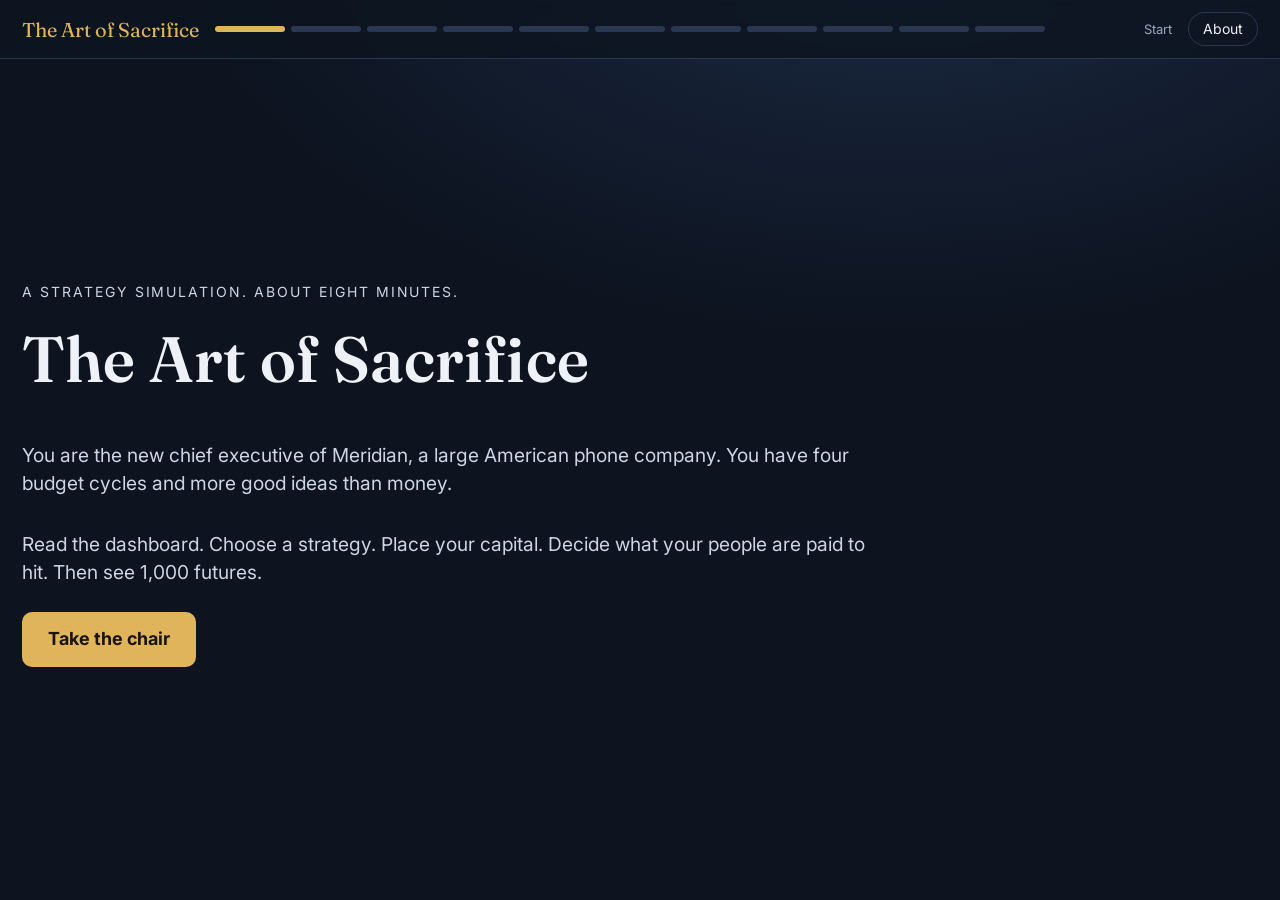
==== index.html @ b87f80d6 "The Art of Sacrifice: telecom capital allocation strategy demo Co-Authored-By: Claude Fable 5.2 <nor" ====
<!DOCTYPE html>
<html lang="en"><head><meta charset="utf-8"><meta name="viewport" content="width=device-width,initial-scale=1">
<title>The Art of Sacrifice</title>
<meta name="description" content="An eight minute strategy simulation. Allocate capital at a telecom, choose what to measure, and see 1,000 futures.">
<link rel="preconnect" href="https://fonts.googleapis.com"><link rel="preconnect" href="https://fonts.gstatic.com" crossorigin>
<link href="https://fonts.googleapis.com/css2?family=Fraunces:opsz,wght@9..144,500;9..144,600&family=Inter:wght@400;500;600;700&display=swap" rel="stylesheet">
<style>:root{--bg:#0d1420;--panel:#141d2d;--panel2:#1a2538;--line:#2a3750;--ink:#eef2f8;--mute:#9aa8be;--brass:#e0b45a;--cy:#5cc8e8;--red:#ef6a5a;--green:#6fd08c;--amber:#f0a94a}
*{box-sizing:border-box}html,body{margin:0;height:100%}
body{background:radial-gradient(1200px 700px at 70% -10%,#1b2a44 0,var(--bg) 60%);color:var(--ink);font:16px/1.45 Inter,system-ui,sans-serif;-webkit-font-smoothing:antialiased}
h1,h2,h3{font-family:Fraunces,Georgia,serif;font-weight:600;margin:0 0 .4em;letter-spacing:.2px}
h1{font-size:clamp(34px,5vw,68px);line-height:1.02}h2{font-size:clamp(22px,2.2vw,32px)}h3{font-size:18px}
p{margin:.4em 0}.mute{color:var(--mute)}.small{font-size:13px}
button{font:inherit;color:inherit;cursor:pointer}
.top{display:flex;align-items:center;gap:16px;padding:12px 22px;border-bottom:1px solid var(--line);background:rgba(13,20,32,.8);position:sticky;top:0;z-index:5;backdrop-filter:blur(6px)}
.brand{font-family:Fraunces,serif;font-size:20px;color:var(--brass);white-space:nowrap}
.dots{display:flex;gap:6px;flex:1;align-items:center;min-width:0}
.dot{height:6px;flex:1;max-width:70px;border-radius:3px;background:var(--line)}.dot.on{background:var(--brass)}.dot.done{background:#7d6a3c}
.stepname{color:var(--mute);font-size:13px;white-space:nowrap}
.ghost{background:transparent;border:1px solid var(--line);border-radius:999px;padding:6px 14px;font-size:14px}
.ghost:hover{border-color:var(--brass)}
main{max-width:1500px;margin:0 auto;padding:22px}
.hero{min-height:calc(100vh - 120px);display:grid;align-content:center;gap:18px;max-width:900px}
.hero p{font-size:clamp(17px,1.5vw,22px);color:#cdd6e4;max-width:44em}
.cta{background:var(--brass);color:#1a1405;border:0;border-radius:10px;padding:14px 26px;font-weight:700;font-size:18px;justify-self:start}
.cta:disabled{opacity:.35;cursor:not-allowed}.cta:hover:not(:disabled){filter:brightness(1.08)}
.card{background:var(--panel);border:1px solid var(--line);border-radius:14px;padding:18px}
.grid{display:grid;gap:16px}.g2{grid-template-columns:1fr 1fr}.g3{grid-template-columns:repeat(3,1fr)}.g4{grid-template-columns:repeat(4,1fr)}
.tile b{display:block;font-family:Fraunces,serif;font-size:22px;color:var(--brass);margin:2px 0}
.tile .k{font-size:13px;text-transform:uppercase;letter-spacing:.08em;color:var(--mute)}
fieldset{border:0;padding:0;margin:14px 0 0}legend{font-family:Fraunces,serif;font-size:22px;padding:0;margin-bottom:10px}
.choice{display:block;position:relative;margin:8px 0}
.choice input{position:absolute;opacity:0;inset:0;width:100%;height:100%;cursor:pointer;margin:0}
.choice span{display:block;border:1px solid var(--line);background:var(--panel2);border-radius:10px;padding:12px 14px}
.choice input:checked+span{border-color:var(--brass);box-shadow:0 0 0 1px var(--brass) inset}
.choice input:focus-visible+span{outline:2px solid var(--cy)}
.strat{cursor:pointer;text-align:left;background:var(--panel);border:1px solid var(--line);border-radius:14px;padding:18px;display:block;width:100%}
.strat.sel{border-color:var(--brass);box-shadow:0 0 0 1px var(--brass) inset}.strat h3{color:var(--brass);font-size:22px}
.strat .k{font-size:12px;text-transform:uppercase;letter-spacing:.08em;color:var(--mute);margin-top:8px}
.fb{border-left:3px solid var(--brass);padding:8px 14px;margin-top:12px;background:var(--panel2);border-radius:0 10px 10px 0}
.board{display:grid;grid-template-columns:minmax(0,1.35fr) minmax(0,1fr);gap:16px;align-items:start}
.news{display:flex;gap:14px;align-items:baseline;margin-bottom:12px;flex-wrap:wrap}
.news .yr{font-family:Fraunces,serif;font-size:26px;color:var(--brass);white-space:nowrap}
.row{display:grid;grid-template-columns:minmax(0,1fr) auto;gap:10px;align-items:center;padding:6px 0;border-top:1px solid var(--line)}
.row:first-of-type{border-top:0}.row .nm{font-weight:600}.row .nt{font-size:13px;color:var(--mute)}
.step{display:flex;align-items:center;gap:8px}
.step button{width:40px;height:40px;border-radius:10px;border:1px solid var(--line);background:var(--panel2);font-size:22px;line-height:1}
.step button:disabled{opacity:.3;cursor:not-allowed}.step .n{width:34px;text-align:center;font:600 22px Fraunces,serif}
.chips{display:flex;gap:3px;flex-wrap:wrap;margin-top:5px;min-height:12px}
.chip{width:12px;height:12px;border-radius:50%;background:var(--brass);box-shadow:0 0 6px rgba(224,180,90,.6)}
.chip.b{background:var(--red);box-shadow:0 0 6px rgba(239,106,90,.6)}
.deal{border:1px solid var(--line);background:var(--panel2);border-radius:10px;padding:9px 14px;font-weight:600;min-width:128px}
.deal.on{background:var(--brass);color:#1a1405;border-color:var(--brass)}.deal:disabled{opacity:.35;cursor:not-allowed}
.borrow{border:1px dashed var(--red);border-radius:12px;padding:4px 12px;margin-top:10px;background:rgba(239,106,90,.06)}
.borrow .row{border:0}
.meter{display:flex;justify-content:space-between;align-items:center;gap:12px;margin-top:12px;flex-wrap:wrap}
.left{font:600 20px Fraunces,serif}.left.bad{color:var(--red)}.left.ok{color:var(--green)}
.kp{display:flex;flex-wrap:wrap;gap:8px;margin-top:8px}
.kp button{border:1px solid var(--line);background:var(--panel2);border-radius:999px;padding:8px 14px;font-size:15px}
.kp button.on{background:var(--cy);color:#04202a;border-color:var(--cy);font-weight:600}
canvas{display:block;width:100%}
.stat{display:flex;justify-content:space-between;gap:10px;padding:5px 0;font-size:15px}.stat b{font-family:Fraunces,serif}
.memo{border-left:3px solid var(--line);padding:7px 12px;margin:8px 0;background:var(--panel2);border-radius:0 8px 8px 0}
.memo.fits{border-color:var(--green)}.memo.conflicts{border-color:var(--red)}
.memo .t{font-size:12px;text-transform:uppercase;letter-spacing:.08em;color:var(--mute)}
.memo.fits .t i{color:var(--green);font-style:normal}.memo.conflicts .t i{color:var(--red);font-style:normal}
.overlay{position:fixed;inset:0;background:rgba(5,9,16,.72);display:grid;place-items:center;z-index:20;padding:16px;overflow:auto}
.modal{background:var(--panel);border:1px solid var(--line);border-radius:16px;padding:22px;max-width:860px;width:100%;max-height:92vh;overflow:auto}
.bars .b{display:grid;grid-template-columns:150px 1fr 60px;gap:10px;align-items:center;margin:8px 0}
.bars .tr{height:12px;background:var(--panel2);border-radius:6px;overflow:hidden}.bars .tr i{display:block;height:100%;background:var(--brass)}
.big{font:600 clamp(48px,6vw,88px)/1 Fraunces,serif;color:var(--brass)}
.pill{display:inline-block;border:1px solid var(--line);border-radius:999px;padding:4px 12px;margin:3px 4px 3px 0;font-size:14px}
.pill.no{border-color:var(--brass);color:var(--brass)}
table{border-collapse:collapse;width:100%}th,td{text-align:left;padding:9px 10px;border-top:1px solid var(--line);vertical-align:top}th{color:var(--mute);font-weight:500;font-size:13px;text-transform:uppercase;letter-spacing:.06em}
.tl{display:grid;grid-template-columns:72px 1fr;gap:6px 14px;margin:10px 0}.tl .y{font:600 22px Fraunces,serif;color:var(--brass)}
a{color:var(--cy)}sup a{text-decoration:none;font-size:12px}
.foot{display:flex;gap:12px;justify-content:space-between;align-items:center;margin-top:18px;flex-wrap:wrap}
@media (max-width:900px){main{padding:14px}.board,.g2,.g3,.g4{grid-template-columns:1fr}.stepname{display:none}.top{padding:10px 14px;gap:10px}.brand{font-size:16px}.bars .b{grid-template-columns:110px 1fr 48px}.tl{grid-template-columns:56px 1fr}.deal{min-width:104px}}
@media (prefers-reduced-motion:reduce){*{animation:none!important;transition:none!important}}
</style></head>
<body><header class="top"><div class="brand">The Art of Sacrifice</div><div class="dots" id="dots" aria-hidden="true"></div><div class="stepname" id="stepname"></div><button class="ghost" id="aboutBtn">About</button></header>
<main id="app"></main><div id="ov"></div>
<script>// Illustrative model of a generic telecom. Not a forecast and not a model of any real company.
const CHIP_B = 4; // each chip is $4 billion
const OPTS = ['fiber','wireless','legacy','ptv','media','dividend','debt'];
const KPIS = ['adds','rev','margin','fcf','churn','homes','video','lev'];
const DEAL_COST = { ptv: 8, media: 12 };
const START = { debt: 6, base: 11, wireless: 50, legacy: 30, divExpected: 3, borrowMax: 6 };
const FIT = {
  network: { fiber:1, wireless:1, debt:.5, dividend:.5, legacy:0, ptv:0, media:0 },
  bundle:  { ptv:1, wireless:1, fiber:.5, debt:.5, dividend:.5, legacy:0, media:0 },
  content: { media:1, wireless:1, fiber:.5, ptv:.5, debt:.5, dividend:.5, legacy:0 },
  harvest: { dividend:1, debt:1, legacy:1, wireless:.5, fiber:0, ptv:0, media:0 }
};
const KFIT = {
  network: { churn:1, homes:1, lev:.5, adds:.5, rev:0, margin:0, fcf:0, video:0 },
  bundle:  { video:1, churn:1, adds:1, rev:.5, lev:.5, homes:.5, margin:0, fcf:0 },
  content: { rev:1, video:.5, churn:.5, adds:.5, lev:.5, homes:0, margin:0, fcf:0 },
  harvest: { margin:1, fcf:1, lev:1, churn:.5, adds:0, rev:0, homes:0, video:0 }
};
function rng(seed){ let a = seed>>>0; return function(){ a |= 0; a = a + 0x6D2B79F5 | 0; let t = Math.imul(a ^ a>>>15, 1|a); t = t + Math.imul(t ^ t>>>7, 61|t) ^ t; return ((t ^ t>>>14)>>>0)/4294967296; }; }
function gauss(r){ let u=0,v=0; while(u===0)u=r(); while(v===0)v=r(); return Math.sqrt(-2*Math.log(u))*Math.cos(2*Math.PI*v); }
function emptyAlloc(){ return { fiber:0, wireless:0, legacy:0, ptv:0, media:0, dividend:0, debt:0, borrow:0 }; }
// Budget for each round, given the rounds already played.
function ledger(rounds){
  let debt = START.debt; const out = []; let ptvAt = -1, mediaAt = -1;
  for (let t=0; t<4; t++){
    const drag = Math.floor(debt/6);
    let cash = 0;
    if (ptvAt>=0 && t-ptvAt>=1 && t-ptvAt<=2) cash += 1;
    if (mediaAt>=0 && t-mediaAt>=1) cash += 1;
    const base = START.base - drag + cash;
    const a = rounds[t];
    out.push({ debtStart: debt, drag, cash, base, ptvOwned: ptvAt>=0, mediaOwned: mediaAt>=0 });
    if (!a) break;
    if (a.ptv>0 && ptvAt<0) ptvAt = t;
    if (a.media>0 && mediaAt<0) mediaAt = t;
    debt = Math.max(0, debt + a.borrow - a.debt);
  }
  return out;
}
function spent(a){ return a.fiber+a.wireless+a.legacy+a.ptv+a.media+a.dividend+a.debt; }
function drawFuture(r){
  return { cord: .04 + r()*.32, war: r()*.05, take: 2.1*Math.exp(.25*gauss(r) - .03125), rates: r()*.35,
           hits: [0,1,2,3].map(()=> Math.max(.3, .97 + .3*gauss(r))) };
}
// Value at year 8 for one future. rounds: 4 allocations, kpis: 4 arrays, strategy id.
function valueOf(rounds, kpis, strategy, f){
  let W = START.wireless, L = START.legacy, debt = START.debt;
  let fiberVal = 0, fiberChips = 0, harvest = 0, divPaid = 0, divCut = false, divPenalty = 0;
  let ptv = 0, media = 0;
  const maturity = [1, 1, .8, .5];
  for (let t=0; t<4; t++){
    const a = rounds[t], k = kpis[t] || [];
    const has = id => k.indexOf(id)>=0;
    let kBuild = 1; if (has('margin')) kBuild *= .85; if (has('fcf')) kBuild *= .85; if (has('rev')) kBuild *= .95;
    let take = f.take; if (has('homes')) take *= .93; if (has('churn')) take *= 1.05;
    const fEff = a.fiber * kBuild * (has('homes') ? 1.1 : 1);
    fiberChips += fEff; fiberVal += fEff * take * maturity[t];
    let war = f.war; if (has('churn')) war *= .7; if (has('adds')) war *= .6;
    if (ptv>0 && strategy==='bundle') war *= .7;
    const w = a.wireless * kBuild * (t===2 ? 1.25 : 1);
    let g = w>=2 ? .04*Math.min(w-2,3) + .015*Math.max(0,w-5) : -.06*(2-w);
    if (has('adds')) g -= .012;
    if (has('rev') && a.ptv===0 && a.media===0 && ptv===0 && media===0) g -= .01;
    W *= (1 + g - war);
    L *= .78; harvest += a.legacy * .8 * (has('margin') ? 1.15 : 1);
    if (ptv>0){ let d = f.cord; if (has('video')) d *= .8; ptv *= (1-d); if (has('video')) ptv *= .975; }
    if (media>0){ let q = f.hits[t]; q *= strategy==='content' ? 1.03 : .93; media *= q; }
    if (a.ptv>0 && ptv===0) ptv = DEAL_COST.ptv * 1.15;
    if (a.media>0 && media===0) media = DEAL_COST.media;
    divPaid += a.dividend;
    if (a.dividend < START.divExpected){ if (!divCut){ divPenalty += 3; divCut = true; } divPenalty += .3*(START.divExpected - a.dividend); }
    debt = Math.max(0, debt + a.borrow - a.debt);
  }
  if (fiberChips >= 12) fiberVal *= 1.15;
  let levN = 0; kpis.forEach(k => { if ((k||[]).indexOf('lev')>=0) levN++; }); const rs = f.rates * (1 - .2*levN/4);
  const debtPen = debt + Math.max(0, debt-10)*rs + Math.max(0, debt-14)*.8;
  const parts = { wireless: W, fiber: fiberVal, legacy: L + harvest, ptv, media, dividend: divPaid - divPenalty, debt: -debtPen };
  let v = 0; for (const p in parts) v += parts[p];
  return { v, parts, endDebt: debt };
}
const STATUS_QUO = [0,1,2,3].map(()=>({ fiber:0, wireless:2, legacy:3, ptv:0, media:0, dividend:3, debt:2, borrow:0 }));
function futures(seed, n){ const r = rng(seed); const out = []; for (let i=0;i<n;i++) out.push(drawFuture(r)); return out; }
function simulate(rounds, kpis, strategy, fut, base){
  const vals = fut.map(f => valueOf(rounds, kpis, strategy, f).v / base * 100);
  const s = vals.slice().sort((a,b)=>a-b); const q = p => s[Math.min(s.length-1, Math.floor(p*s.length))];
  return { vals, p10: q(.1), p50: q(.5), p90: q(.9), beat: vals.filter(x=>x>=100).length / vals.length };
}
function baseline(fut){ const s = fut.map(f=>valueOf(STATUS_QUO, [[],[],[],[]], 'harvest', f).v).sort((a,b)=>a-b); return s[Math.floor(s.length/2)]; }
// Repeat the last committed round for the rounds not yet played (deals are not repeated).
function project(rounds, kpis){
  const R = rounds.slice(), K = kpis.slice(); const last = R[R.length-1], lk = K[K.length-1];
  while (R.length<4){ R.push(Object.assign({}, last, { ptv:0, media:0 })); K.push(lk); }
  return { R, K };
}
function coherence(rounds, kpis, strategy){
  const tot = emptyAlloc(); let all = 0, borrowed = 0;
  rounds.forEach(a => { OPTS.forEach(o => { tot[o] += a[o]; all += a[o]; }); borrowed += a.borrow; });
  let fit = 0; OPTS.forEach(o => fit += tot[o] * FIT[strategy][o]); fit = all ? fit/all : 0;
  const sorted = OPTS.map(o=>tot[o]).sort((a,b)=>b-a); const top2 = all ? (sorted[0]+sorted[1])/all : 0;
  let kf = 0, kn = 0; kpis.forEach(k => k.forEach(id => { kf += KFIT[strategy][id]; kn++; })); kf = kn ? kf/kn : 0;
  const led = ledger(rounds); const last = rounds[3];
  const endDebt = Math.max(0, led[3].debtStart + last.borrow - last.debt);
  const bal = Math.max(0, Math.min(1, 1 - (endDebt-8)/12));
  const said_no = OPTS.filter(o => tot[o]===0);
  const pts = { fit: 40*fit, focus: 25*Math.min(1, top2/.65), measures: 20*kf, balance: 15*bal };
  return { score: Math.round(pts.fit+pts.focus+pts.measures+pts.balance), pts, tot, all, borrowed, endDebt, said_no, top2 };
}
const Model = { CHIP_B, OPTS, KPIS, DEAL_COST, START, FIT, KFIT, emptyAlloc, ledger, spent, futures, simulate, baseline, project, coherence, valueOf, STATUS_QUO, rng };
if (typeof module !== 'undefined') module.exports = Model; else globalThis.Model = Model;

const C = {
  company: 'Meridian',
  opts: {
    fiber:    { name: 'Fiber to homes', note: 'Slow to pay back. Lasts for decades.' },
    wireless: { name: 'Wireless network and spectrum', note: 'Two chips a cycle holds your position.' },
    legacy:   { name: 'Legacy copper network', note: 'Cash today from a shrinking business.' },
    ptv:      { name: 'Buy the satellite TV company', note: 'One time deal. Adds cash for two cycles.' },
    media:    { name: 'Buy the film and TV studio', note: 'One time deal. Adds cash every cycle after.' },
    dividend: { name: 'Dividend', note: 'Shareholders expect three chips a cycle.' },
    debt:     { name: 'Pay down debt', note: 'Every six chips of debt costs one chip a cycle.' }
  },
  kpis: {
    adds:   'Postpaid net adds',
    rev:    'Revenue growth',
    margin: 'Profit margin',
    fcf:    'Free cash flow',
    churn:  'Customer churn',
    homes:  'Fiber homes passed',
    video:  'Video subscribers',
    lev:    'Debt to earnings'
  },
  strategies: {
    network: { name: 'Best network', where: 'Connectivity only.', how: 'The fastest and most reliable wireless and fiber.' },
    bundle:  { name: 'The bundle', where: 'Connectivity plus TV.', how: 'One bill for phone, internet and TV, at scale.' },
    content: { name: 'Content plus distribution', where: 'Connectivity plus owned film and TV.', how: 'Exclusive content delivered over your own network.' },
    harvest: { name: 'Cash machine', where: 'The customers you already have.', how: 'Lowest cost and the highest payout to shareholders.' }
  },
  guess: {
    q: 'Before you start. A company has six good projects and enough capital to do three of them well. What should it fund?',
    a: [['all', 'All six, each at half strength'], ['three', 'The best three, at full strength'], ['one', 'The best one, and hold the rest']]
  },
  tiles: [
    ['Wireless', '54% of revenue', 'Subscribers are growing 1% a year. A challenger just cut its prices.'],
    ['Legacy voice and copper', '22% of revenue', 'Shrinking 9% a year.'],
    ['Home internet', 'Fiber reaches 5% of homes', 'Cable sells faster speeds in 70% of your territory.'],
    ['Television', 'Small resale business', 'Thin margins. Streaming services are growing.'],
    ['Balance sheet', 'Debt is 1.8 times earnings', 'Investment grade credit rating.'],
    ['Dividend', 'Raised 30 years in a row', 'Takes 45% of free cash flow.']
  ],
  diag: {
    q: 'What is the biggest challenge on this dashboard?',
    a: [
      ['core', 'The core is flattening while legacy shrinks, so future cash is at risk.', 'The dashboard supports this reading. Wireless is growing 1% a year and legacy is shrinking 9% a year. Together they are 76% of revenue.'],
      ['debt', 'Debt is too high, so interest costs will crowd out new investment.', 'Debt is 1.8 times earnings with an investment grade rating. The dashboard does not show a debt problem today. The core growing 1% while legacy shrinks 9% is the larger number.'],
      ['div', 'The dividend is too generous, so shareholders are draining needed capital.', 'The dividend takes 45% of free cash flow and is covered today. The core growing 1% while legacy shrinks 9% is the larger number.'],
      ['brand', 'The brand is weak, so customers will keep leaving for cheaper rivals.', 'The dashboard has no brand data. It does show the core growing 1% while legacy shrinks 9%.']
    ]
  },
  news: [
    ['Years 1 and 2', 'A satellite TV company is for sale. A challenger carrier has dropped contracts and cut prices.'],
    ['Years 3 and 4', 'A film and TV studio is for sale. Streaming is growing. Cable internet is faster than your copper lines.'],
    ['Years 5 and 6', 'The government is auctioning new spectrum for 5G. Wireless chips do 25% more this cycle.'],
    ['Years 7 and 8', 'Interest rates are rising. Customers are asking for faster home internet.']
  ],
  dealRounds: { ptv: [0,1], media: [1,2] },
  transfer: 'In your own unit, what are you funding a little of that you could stop funding?',
  timeline: [
    ['2014', 'AT&T reports $132.4 billion in revenue, $82.1 billion in total debt and dividends of $1.85 a share. In May it agrees to buy DIRECTV.', ['ar14','dtvpr']],
    ['2015', 'The DIRECTV deal closes in July. AT&T put the equity value at $48.5 billion and the total at $67.1 billion with DIRECTV debt.', ['dtv8k','dtvpr']],
    ['2018', 'The Time Warner deal closes in June at $85.4 billion. AT&T reports net debt of $180.4 billion at the close.', ['twpr']],
    ['2020', 'AT&T records a $15.5 billion noncash impairment on its domestic video business in the fourth quarter.', ['q420']],
    ['2021', 'AT&T moves its US video business into a venture with TPG. The deal implies an enterprise value of $16.25 billion. AT&T keeps 70%.', ['tpg21']],
    ['2022', 'WarnerMedia is spun off and merged with Discovery in April. AT&T receives $40.4 billion in cash, and WarnerMedia keeps certain debt. The annual dividend goes from $2.08 to $1.11 a share. AT&T says it will step up investment in 5G and fiber, with a plan to reach 30 million fiber locations by the end of 2025.', ['wbd22','div22']],
    ['2024', 'AT&T agrees to sell its remaining 70% of DIRECTV to TPG and expects about $7.6 billion in cash payments.', ['tpg24']]
  ],
  sources: {
    ar14:  ['AT&T Inc., 2014 Annual Report, Exhibit 13 to Form 10-K', 'https://www.sec.gov/Archives/edgar/data/732717/000073271715000016/ex13.htm'],
    dtv8k: ['AT&T Inc., Form 8-K, DIRECTV merger closing, July 24, 2015', 'https://sec.gov/Archives/edgar/data/732717/000073271715000069/form8k.htm'],
    dtvpr: ['AT&T and DIRECTV merger announcement, May 18, 2014, as reported by Advanced Television', 'https://www.advanced-television.com/2014/05/19/att-acquires-directv-for-48-5bn/'],
    twpr:  ['AT&T Completes Acquisition of Time Warner Inc., June 2018, as reported by Telecompaper', 'https://www.telecompaper.com/news/atandt-completes-acquisition-of-time-warner--1248664'],
    q420:  ['AT&T Inc., Form 8-K, fourth quarter 2020 results, January 27, 2021', 'https://www.sec.gov/Archives/edgar/data/732717/000073271721000007/t-20210127.htm'],
    tpg21: ['AT&T and TPG to Form New Entity to Operate AT&T’s U.S. Video Unit, February 25, 2021', 'https://about.att.com/story/2021/video.html'],
    wbd22: ['Discovery and AT&T Close WarnerMedia Transaction, April 8, 2022, as reported by Telecompetitor', 'https://www.telecompetitor.com/att-and-discovery-close-warnermedia-transaction/'],
    div22: ['AT&T Inc., Form 8-K, February 1, 2022', 'https://www.sec.gov/Archives/edgar/data/732717/000119312522023926/d297230d8k.htm'],
    tpg24: ['AT&T Sells Remaining Stake in DIRECTV to TPG, September 30, 2024', 'https://about.att.com/story/2024/directv-to-tpg.html'],
    ptw:   ['A. G. Lafley and Roger L. Martin, Playing to Win: How Strategy Really Works (Harvard Business Review Press, 2013)', ''],
    porter:['Michael E. Porter, “What Is Strategy?” Harvard Business Review, November to December 1996', ''],
    kerr:  ['Steven Kerr, “On the Folly of Rewarding A, While Hoping for B,” Academy of Management Journal 18, no. 4 (1975)', '']
  }
};
function memos(a, k, strat, ctx){
  const out = []; const has = id => k.indexOf(id)>=0; const build = a.fiber + a.wireless;
  const tag = id => Model.KFIT[strat][id]===1 ? 'fits' : (Model.KFIT[strat][id]===0 ? 'conflicts' : 'neutral');
  if (has('margin')) out.push(['margin', build>0 ? 'Regional leaders hit the margin target by slowing construction crews. Your network chips built 15% less.' : 'Leaders hit the margin target by trimming legacy upkeep costs. Legacy cash rose 15%.']);
  if (has('fcf')) out.push(['fcf', build>0 ? 'Finance pushed capital projects into next year to protect free cash flow. Your network chips built 15% less.' : 'Finance protected free cash flow. There was no network build to delay.']);
  if (has('rev')) out.push(['rev', (a.ptv||a.media||ctx.ptvOwned||ctx.mediaOwned) ? 'Revenue jumped with the acquisition. Teams spent the cycle on integration and network build ran 5% slower.' : 'Sales teams chased low margin equipment revenue. Revenue grew and wireless value slipped 1%.']);
  if (has('adds')) out.push(['adds', 'Stores gave away phones to hit net adds. Subscribers rose and revenue per customer fell.']);
  if (has('churn')) out.push(['churn', 'Care teams fixed repeat problems to keep customers. Rival price cuts hurt 30% less.']);
  if (has('homes')) out.push(['homes', a.fiber>0 ? 'Crews built fiber fast, in the places where it was cheapest. Homes passed rose 10% and sign ups per home fell 7%.' : 'You measured fiber homes passed and funded no fiber. Nobody could act on this.']);
  if (has('video')) out.push(['video', (a.ptv||ctx.ptvOwned) ? 'Video teams discounted bundles to hold subscribers. Losses slowed 20% and each subscriber earned less.' : 'You measured video subscribers and you own no video business. Nobody could act on this.']);
  if (has('lev')) out.push(['lev', a.borrow>2 ? 'Treasury objected to the borrowing. You overrode them.' : 'Treasury refinanced early. Rising rates will hurt less.']);
  return out.map(m => ({ id: m[0], text: m[1], tag: tag(m[0]) }));
}
globalThis.C = C; globalThis.memos = memos;

(function(){
const M = Model, $ = s => document.querySelector(s), app = $('#app'), ov = $('#ov');
const Q = new URLSearchParams(location.search), FAST = Q.has('fast') || matchMedia('(prefers-reduced-motion:reduce)').matches;
const esc = s => String(s).replace(/&/g,'&amp;').replace(/</g,'&lt;');
const STEPS = ['intro','guess','diag','choose','r0','r1','r2','r3','futures','debrief','reveal'];
const NAMES = ['Start','Opening guess','Diagnose','Choose','Cycle 1','Cycle 2','Cycle 3','Cycle 4','1,000 futures','Debrief','The real case'];
let S, histDone = false;
function reset(){
  const seed = Q.has('seed') ? +Q.get('seed') : (Date.now() % 1e9);
  const fut = M.futures(seed, 1000);
  histDone = false; S = { step:'intro', guess:null, diag:null, strat:null, rounds:[], kpis:[], cur:M.emptyAlloc(), curK:[], seed, fut, base:M.baseline(fut), strip:[], memoLog:[], drawn:null, sim:null, self:null, order:shuffle(98, seed) };
}
function shuffle(n, seed){ const r = M.rng(seed+7), a = [...Array(n).keys()]; for (let i=n-1;i>0;i--){ const j = Math.floor(r()*(i+1)); [a[i],a[j]] = [a[j],a[i]]; } return a; }
const t = () => S.rounds.length;
const led = () => M.ledger(S.rounds.concat([S.cur]))[t()];
const avail = () => led().base + S.cur.borrow;
const left = () => avail() - M.spent(S.cur);
const bil = n => '$' + (n*M.CHIP_B) + ' billion';
const pct = b => (b<1 ? Math.min(99, Math.round(b*100)) : 100) + '%';
const plural = (n, w) => n + ' ' + w + (n===1 ? '' : 's');

function go(step){ S.step = step; render(); scrollTo(0,0); const h = app.querySelector('h1,h2'); if (h){ h.tabIndex = -1; h.focus({preventScroll:true}); } }
function dots(){ const i = STEPS.indexOf(S.step); $('#dots').innerHTML = STEPS.map((s,j)=>`<div class="dot ${j<i?'done':''} ${j===i?'on':''}"></div>`).join(''); $('#stepname').textContent = NAMES[i]; }
function render(){ dots(); ({intro, guess, diag, choose, futures, debrief, reveal}[S.step] || round)(); }

function intro(){
  app.innerHTML = `<section class="hero"><p class="mute" style="letter-spacing:.14em;text-transform:uppercase;font-size:14px">A strategy simulation. About eight minutes.</p>
  <h1>The Art of Sacrifice</h1>
  <p>You are the new chief executive of ${C.company}, a large American phone company. You have four budget cycles and more good ideas than money.</p>
  <p>Read the dashboard. Choose a strategy. Place your capital. Decide what your people are paid to hit. Then see 1,000 futures.</p>
  <button class="cta" data-go="guess">Take the chair</button></section>`;
}
function radios(name, items, sel){ return items.map(a=>`<label class="choice"><input type="radio" name="${name}" value="${a[0]}" ${sel===a[0]?'checked':''}><span>${esc(a[1])}</span></label>`).join(''); }
function guess(){
  app.innerHTML = `<section class="card" style="max-width:820px;margin:6vh auto"><h2>One question first</h2><p class="mute">This is not scored.</p>
  <fieldset><legend>${C.guess.q}</legend>${radios('guess', C.guess.a, S.guess)}</fieldset>
  <div class="foot"><span></span><button class="cta" data-go="diag" ${S.guess?'':'disabled'}>Continue</button></div></section>`;
}
function diag(){
  const pick = C.diag.a.find(a=>a[0]===S.diag);
  app.innerHTML = `<h2>${C.company} today</h2><p class="mute">A fictional company. The figures are illustrative.</p>
  <div class="grid g3" style="margin:14px 0">${C.tiles.map(x=>`<div class="card tile"><div class="k">${x[0]}</div><b>${x[1]}</b><div>${x[2]}</div></div>`).join('')}</div>
  <div class="card"><fieldset><legend>${C.diag.q}</legend>${radios('diag', C.diag.a, S.diag)}</fieldset>
  ${pick?`<div class="fb" role="status">${pick[2]} <span class="mute">This step is not scored.</span></div>`:''}
  <div class="foot"><span></span><button class="cta" data-go="choose" ${S.diag?'':'disabled'}>Choose a strategy</button></div></div>`;
}
function choose(){
  app.innerHTML = `<h2>Where will you play, and how will you win?</h2><p class="mute">Carriers have chosen each of these. Your score will measure whether your capital and your measures match the one you pick.</p>
  <div class="grid g4" style="margin:14px 0">${Object.keys(C.strategies).map(id=>{ const s=C.strategies[id]; return `<button class="strat ${S.strat===id?'sel':''}" data-strat="${id}" aria-pressed="${S.strat===id}"><h3>${s.name}</h3><div class="k">Where to play</div><div>${s.where}</div><div class="k">How to win</div><div>${s.how}</div></button>`; }).join('')}</div>
  <div class="foot"><span class="mute">Each chip you place later is ${bil(1)}.</span><button class="cta" data-go="r0" ${S.strat?'':'disabled'}>Open the first budget</button></div>`;
}
function startRound(){
  const prev = S.rounds[t()-1]; S.cur = M.emptyAlloc();
  if (prev){ ['fiber','wireless','legacy','dividend','debt'].forEach(o=>S.cur[o]=prev[o]); S.curK = S.kpis[t()-1].slice();
    let over = -left(); const order = ['debt','legacy','dividend','wireless','fiber']; let i = 0;
    while (over>0 && i<200){ const o = order[i%5]; if (S.cur[o]>0){ S.cur[o]--; over--; } i++; }
    S.cur.debt = Math.min(S.cur.debt, led().debtStart); }
}
function round(){
  const i = t(), L = led(), l = left(), nw = C.news[i], a = S.cur;
  const stepper = o => { const max = o==='debt' ? L.debtStart : 99;
    return `<div class="row"><div><div class="nm">${C.opts[o].name}</div><div class="nt">${C.opts[o].note}</div><div class="chips">${'<i class="chip"></i>'.repeat(a[o])}</div></div>
    <div class="step"><button data-dec="${o}" aria-label="Less ${C.opts[o].name}" ${a[o]<=0?'disabled':''}>&minus;</button><div class="n" id="n-${o}">${a[o]}</div><button data-inc="${o}" aria-label="More ${C.opts[o].name}" ${(l<=0||a[o]>=max)?'disabled':''}>+</button></div></div>`; };
  const deal = o => { const owned = o==='ptv'?L.ptvOwned:L.mediaOwned, open = C.dealRounds[o].indexOf(i)>=0, on = a[o]>0;
    const lab = owned ? 'Owned' : (!open ? 'Not for sale' : (on ? 'Buying' : 'Buy for ' + M.DEAL_COST[o]));
    return `<div class="row"><div><div class="nm">${C.opts[o].name}</div><div class="nt">${C.opts[o].note} Costs ${M.DEAL_COST[o]} chips.</div><div class="chips">${'<i class="chip"></i>'.repeat(a[o])}</div></div>
    <button class="deal ${on?'on':''}" data-deal="${o}" aria-pressed="${on}" ${(owned||!open)?'disabled':''}>${lab}</button></div>`; };
  app.innerHTML = `<div class="news"><span class="yr">${nw[0]}</span><span>${nw[1]}</span></div>
  <div class="board"><div class="card"><h2>Place your capital</h2>
    <p class="mute">You have ${plural(L.base,'chip')} this cycle. Each chip is ${bil(1)}.${L.drag?` Interest on your debt took ${plural(L.drag,'chip')}.`:''}${L.cash?` Acquired businesses added ${plural(L.cash,'chip')}.`:''}</p>
    <div class="meter" style="margin:4px 0 8px"><div class="left ${l<0?'bad':(l===0?'ok':'')}" id="left">${l<0?`Over by ${-l}. Remove chips or borrow.`:(l===0?'All capital placed':`${plural(l,'chip')} left to place`)}</div></div>
    ${stepper('fiber')}${stepper('wireless')}${stepper('legacy')}${deal('ptv')}${deal('media')}${stepper('dividend')}${stepper('debt')}
    <div class="borrow"><div class="row"><div><div class="nm">Borrow</div><div class="nt">Up to ${M.START.borrowMax} more chips this cycle. It lets you fund more and choose less.</div><div class="chips">${'<i class="chip b"></i>'.repeat(a.borrow)}</div></div>
    <div class="step"><button data-dec="borrow" aria-label="Borrow less" ${a.borrow<=0?'disabled':''}>&minus;</button><div class="n" id="n-borrow">${a.borrow}</div><button data-inc="borrow" aria-label="Borrow more" ${a.borrow>=M.START.borrowMax?'disabled':''}>+</button></div></div></div>
  </div>
  <div class="grid"><div class="card"><h3>Pay your people on three measures</h3><p class="mute small">They will hit what you measure.</p>
    <div class="kp">${M.KPIS.map(k=>`<button data-kpi="${k}" class="${S.curK.indexOf(k)>=0?'on':''}" aria-pressed="${S.curK.indexOf(k)>=0}">${C.kpis[k]}</button>`).join('')}</div></div>
    <div class="card"><h3>${C.company} territory</h3><canvas id="map" height="190"></canvas>
      <div class="stat"><span>Your strategy</span><b>${C.strategies[S.strat].name}</b></div>
      <div class="stat"><span>Debt</span><b>${bil(L.debtStart + a.borrow - a.debt)}</b></div>
      ${S.strip.length?'<canvas id="strip" height="'+(34+S.strip.length*26)+'"></canvas>':''}</div>
    <button class="cta" id="commit" data-commit="1" ${(l===0&&S.curK.length===3)?'':'disabled'} style="justify-self:stretch">${l!==0?'Place all your capital':(S.curK.length!==3?'Pick three measures':'Commit this cycle')}</button>
  </div></div>`;
  drawMap(); if (S.strip.length) drawStrip($('#strip'), S.strip);
}
function ctx2d(c){ const d = Math.min(2, devicePixelRatio||1), w = c.clientWidth, h = +c.getAttribute('height'); c.width = w*d; c.height = h*d; c.style.height = h+'px'; const x = c.getContext('2d'); x.scale(d,d); return [x,w,h]; }
function drawMap(){
  const c = $('#map'); if (!c) return; const [x,w,h] = ctx2d(c); const all = S.rounds.concat([S.cur]);
  let fib = 0, wl = 0; all.forEach(a=>{ fib += a.fiber; wl += a.wireless; }); const lit = Math.min(98, Math.round(fib*3.3));
  const cols = 14, rows = 7, gx = w/(cols+.5), gy = (h-20)/(rows+.3), r = Math.min(gx,gy)*.28, age = all.length;
  const litSet = new Set(S.order.slice(0, lit)); const glow = Math.min(1, wl/(all.length*4));
  for (let j=0;j<rows;j++) for (let i=0;i<cols;i++){ const id = j*cols+i, cx = gx*(i+.6+(j%2)*.5), cy = gy*(j+.65);
    if (glow>0 && id%5===2){ x.beginPath(); x.arc(cx,cy,r*(2.2+glow*1.8),0,7); x.strokeStyle = `rgba(92,200,232,${.12+glow*.4})`; x.lineWidth = 1.2; x.stroke(); }
    x.beginPath(); x.arc(cx,cy,r,0,7);
    if (litSet.has(id)){ x.shadowColor = '#f0a94a'; x.shadowBlur = 10; x.fillStyle = '#f5c26b'; } else { x.shadowBlur = 0; x.fillStyle = `rgba(150,165,190,${Math.max(.12,.42-age*.07)})`; }
    x.fill(); x.shadowBlur = 0; }
  x.font = '12px Inter'; x.fillStyle = '#9aa8be'; x.fillText('Amber is fiber. Rings are wireless. Grey is copper.', 4, h-3);
}
const AX = [55, 185];
function drawStrip(c, strip){
  const [x,w,h] = ctx2d(c); const px = v => 78 + (Math.max(AX[0],Math.min(AX[1],v))-AX[0])/(AX[1]-AX[0])*(w-90);
  x.font = '12px Inter'; x.fillStyle = '#9aa8be'; x.fillText('Year 8 value if you repeat this cycle. 100 is status quo.', 0, 12);
  x.strokeStyle = '#9aa8be'; x.setLineDash([3,3]); x.beginPath(); x.moveTo(px(100),18); x.lineTo(px(100),h); x.stroke(); x.setLineDash([]);
  strip.forEach((s,i)=>{ const y = 34+i*26; x.fillStyle = '#9aa8be'; x.fillText('Cycle '+(i+1), 0, y+4);
    x.fillStyle = 'rgba(224,180,90,.35)'; x.fillRect(px(s.p10), y-6, Math.max(2,px(s.p90)-px(s.p10)), 12);
    x.fillStyle = '#e0b45a'; x.fillRect(px(s.p50)-1.5, y-9, 3, 18); x.fillStyle = '#eef2f8'; x.fillText(Math.round(s.p50), Math.min(w-22, px(s.p90)+6), y+4); });
}
function commit(){
  const L = led(), a = Object.assign({}, S.cur), k = S.curK.slice(), i = t();
  const ms = memos(a, k, S.strat, L); S.memoLog.push(ms); S.rounds.push(a); S.kpis.push(k);
  const P = M.project(S.rounds, S.kpis); const sim = M.simulate(P.R, P.K, S.strat, S.fut, S.base); S.strip.push(sim);
  ov.innerHTML = `<div class="overlay"><div class="modal" role="dialog" aria-modal="true" aria-labelledby="mh"><h2 id="mh" tabindex="-1">What your people did in ${C.news[i][0].toLowerCase()}</h2>
  ${ms.map(m=>`<div class="memo ${m.tag}"><div class="t">${C.kpis[m.id]} ${m.tag==='fits'?'<i>Fits your strategy</i>':(m.tag==='conflicts'?'<i>Works against your strategy</i>':'')}</div>${m.text}</div>`).join('')}
  <canvas id="strip2" height="${34+S.strip.length*26}" style="margin-top:14px"></canvas>
  <div class="foot"><span class="mute small">The bar runs from the 10th to the 90th percentile of 1,000 futures.</span><button class="cta" data-next="1">${i<3?'Next cycle':'Run 1,000 futures'}</button></div></div></div>`;
  drawStrip($('#strip2'), S.strip); $('#mh').focus();
}
function next(){ ov.innerHTML = ''; if (t()<4){ startRound(); go('r'+t()); } else { S.sim = M.simulate(S.rounds, S.kpis, S.strat, S.fut, S.base); go('futures'); } }

function dice(f){
  const o = [['Customers leaving pay TV', f.cord<.14?'slowly':(f.cord<.25?'steadily':'fast')], ['Wireless price war', f.war<.017?'mild':(f.war<.034?'moderate':'severe')],
    ['Fiber sign ups', f.take<1.8?'low':(f.take<2.4?'typical':'high')], ['Interest rates', f.rates<.12?'barely rose':(f.rates<.24?'rose':'rose sharply')]];
  if (S.rounds.some(a=>a.media>0)){ const m = f.hits.reduce((p,c)=>p+c,0)/4; o.push(['Studio releases', m<.9?'missed':(m<1.05?'were mixed':'were hits')]); }
  return o;
}
function futures(){
  const s = S.sim;
  app.innerHTML = `<h2>Your plan in 1,000 futures</h2><p class="mute">Each dot is one possible year 8. The futures differ in how fast customers leave pay TV, how hard rivals cut prices, how many homes sign up for fiber, how far rates rise and how the studio performs.</p>
  <div class="card"><canvas id="hist" height="330"></canvas>
  <div class="grid g4" style="margin-top:10px"><div class="tile"><div class="k">Weak future, 10th percentile</div><b>${Math.round(s.p10)}</b></div><div class="tile"><div class="k">Middle future</div><b>${Math.round(s.p50)}</b></div><div class="tile"><div class="k">Strong future, 90th percentile</div><b>${Math.round(s.p90)}</b></div><div class="tile"><div class="k">Beat the status quo plan</div><b>${pct(s.beat)}</b></div></div>
  <div id="drawbox" class="fb" style="display:none" role="status"></div>
  <div class="foot"><span class="mute small">100 is the middle result of the status quo plan: hold wireless, maintain copper, pay the dividend, pay down debt.</span><span><button class="cta" id="drawBtn" data-draw="1">Draw your future</button> <button class="cta" id="toDeb" data-go="debrief" style="display:none">Debrief</button></span></div></div>`;
  animHist(); if (S.drawn!=null) showDraw();
}

function animHist(){
  const c = $('#hist'), [x,w,h] = ctx2d(c), s = S.sim, binW = 4, nb = Math.ceil((AX[1]-AX[0])/binW), counts = new Array(nb).fill(0);
  const raw = s.vals.map(v=>{ const b = Math.max(0, Math.min(nb-1, Math.floor((v-AX[0])/binW))); return [b, counts[b]++]; });
  const mx = Math.max.apply(null, counts), bw = (w-20)/nb; let d = 14, cols = 1;
  for (; d>2; d-=.5){ cols = Math.max(1, Math.floor((bw-2)/d)); if (Math.ceil(mx/cols)*d <= h-56) break; }
  const rr = d*.4, pos = raw.map(r=>[r[0], Math.floor(r[1]/cols), r[1]%cols]);
  const cxOf = q => 10 + q[0]*bw + (bw-cols*d)/2 + (q[2]+.5)*d, cyOf = q => h-32-(q[1]+.5)*d;
  const px = v => 10 + (v-AX[0])/binW*bw; const start = performance.now(), dur = (FAST || histDone) ? 0 : 2200;
  function frame(now){ const p = dur ? Math.min(1,(now-start)/dur) : 1; x.clearRect(0,0,w,h);
    x.strokeStyle = '#2a3750'; x.beginPath(); x.moveTo(0,h-28); x.lineTo(w,h-28); x.stroke();
    x.font = '12px Inter'; x.fillStyle = '#9aa8be'; for (let v=60; v<=180; v+=20){ x.fillText(v, px(v)-8, h-10); }
    x.setLineDash([4,4]); x.strokeStyle = '#9aa8be'; x.beginPath(); x.moveTo(px(100),10); x.lineTo(px(100),h-28); x.stroke(); x.setLineDash([]); x.fillText('Status quo', px(100)+6, 20);
    const n = Math.floor(p*pos.length);
    for (let i=0;i<n;i++){ const cx = cxOf(pos[i]), cy = cyOf(pos[i]); x.beginPath(); x.arc(cx,cy,rr,0,7); x.fillStyle = pos[i][0]*binW+AX[0] >= 100 ? 'rgba(224,180,90,.85)' : 'rgba(154,168,190,.7)'; x.fill(); }
    if (S.drawn!=null && p===1){ const cx = cxOf(pos[S.drawn]), cy = cyOf(pos[S.drawn]); x.beginPath(); x.arc(cx,cy,rr+5,0,7); x.strokeStyle = '#5cc8e8'; x.lineWidth = 3; x.stroke(); x.beginPath(); x.arc(cx,cy,rr+1,0,7); x.fillStyle = '#5cc8e8'; x.fill(); x.lineWidth = 1; }
    if (p<1) requestAnimationFrame(frame); }
  requestAnimationFrame(frame);
}
function draw(){ const r = M.rng(S.seed+99); S.drawn = Math.floor(r()*1000); showDraw(); histDone = true; animHist(); }
function showDraw(){
  const v = S.sim.vals[S.drawn], f = S.fut[S.drawn], b = $('#drawbox'); if (!b) return;
  const rank = Math.round(S.sim.vals.filter(z=>z<=v).length/10);
  b.style.display = 'block'; b.innerHTML = `<b>Your future: ${Math.round(v)}.</b> That is the ${ord(rank)} percentile of your own 1,000. ${dice(f).map(d=>`${d[0]}: ${d[1]}.`).join(' ')}`;
  $('#drawBtn').style.display = 'none'; $('#toDeb').style.display = '';
}
function ord(n){ n = Math.max(1, Math.min(99, n)); const s = ['th','st','nd','rd'], v = n%100; return n + (s[(v-20)%10] || s[v] || s[0]); }

function moves(co){
  const out = [], cyc = a => a.length===1 ? 'cycle '+a[0] : 'cycles '+a.slice(0,-1).join(', ')+' and '+a[a.length-1];
  const bad = []; S.rounds.forEach((a,i)=>{ if ((a.fiber+a.wireless)>2 && (S.kpis[i].indexOf('margin')>=0 || S.kpis[i].indexOf('fcf')>=0)) bad.push(i+1); });
  if (bad.length) out.push(`In ${cyc(bad)} you funded the network and paid your people on margin or cash flow. They slowed the build to hit the measure.`);
  if (co.borrowed>0){ const drag = M.ledger(S.rounds).reduce((p,l)=>p+l.drag,0); out.push(`You borrowed ${plural(co.borrowed,'chip')} over four cycles. Interest took ${plural(drag,'chip')} of your capital. You ended with ${bil(co.endDebt)} of debt.`); }
  const cut = []; S.rounds.forEach((a,i)=>{ if (a.dividend<M.START.divExpected) cut.push(i+1); });
  if (cut.length) out.push(`You paid less than the expected dividend in ${cyc(cut)}. Shareholders marked the company down, and the chips went elsewhere.`);
  ['ptv','media'].forEach(o=>{ S.rounds.forEach((a,i)=>{ if (a[o]>0 && M.FIT[S.strat][o]===0) out.push(`In cycle ${i+1} you chose to ${C.opts[o].name.toLowerCase()}. Your stated strategy was ${C.strategies[S.strat].name}.`); }); });
  const dead = []; S.memoLog.forEach((ms,i)=>ms.forEach(m=>{ if (/Nobody could act/.test(m.text)) dead.push(i+1); }));
  if (dead.length) out.push(`In ${cyc([...new Set(dead)])} one of your three measures tracked a business you had not funded.`);
  if (!out.length) out.push('Your capital and your measures pointed the same way in every cycle.');
  return out.slice(0,4);
}
function debrief(){
  const co = M.coherence(S.rounds, S.kpis, S.strat); S.co = co;
  if (!S.self){ app.innerHTML = `<section class="card" style="max-width:760px;margin:8vh auto"><h2>Before the debrief</h2><fieldset><legend>How well did your capital match your strategy?</legend>${radios('self', [['hi','Closely'],['mid','Partly'],['lo','Loosely']], null)}</fieldset></section>`; return; }
  const v = S.sim.vals[S.drawn], good = v>=100, coh = co.score>=70;
  const quad = (coh?'Coherent plan. ':'Scattered plan. ') + (good?'Good draw.':'Bad draw.');
  const funded = M.OPTS.filter(o=>co.tot[o]>0), g = C.guess.a.find(a=>a[0]===S.guess);
  const bar = (n, v, max) => `<div class="b"><span>${n}</span><div class="tr"><i style="width:${Math.round(v/max*100)}%"></i></div><span>${Math.round(v)} of ${max}</span></div>`;
  app.innerHTML = `<h2>Debrief</h2>
  <div class="grid g2"><div class="card"><div class="tile"><div class="k">Coherence score</div></div><div class="big">${co.score}</div>
    <p class="mute">You rated the match as ${({hi:'close',mid:'partial',lo:'loose'})[S.self]}. The score measures fit between your strategy, your capital and your measures. It does not say which strategy is right.</p>
    <div class="bars">${bar('Capital fits strategy', co.pts.fit, 40)}${bar('Focus', co.pts.focus, 25)}${bar('Measures fit', co.pts.measures, 20)}${bar('Balance sheet', co.pts.balance, 15)}</div></div>
   <div class="card"><h3>${quad}</h3>
    <p>Your plan beat the status quo plan in ${pct(S.sim.beat)} of 1,000 futures. The future you drew came in at ${Math.round(v)}.</p>
    <h3 style="margin-top:14px">What you said no to</h3><div>${co.said_no.length ? co.said_no.map(o=>`<span class="pill no">${C.opts[o].name}</span>`).join('') : '<span class="pill">Nothing. You funded all seven.</span>'}</div>
    <h3 style="margin-top:14px">What you funded</h3><div>${funded.map(o=>`<span class="pill">${C.opts[o].name}: ${co.tot[o]}</span>`).join('')}</div>
    <p class="mute" style="margin-top:10px">At the start you said a company should fund “${g[1].toLowerCase()}.” You funded ${funded.length} of 7 options. Your two largest took ${Math.round(co.top2*100)}% of your capital.</p></div></div>
  <div class="card" style="margin-top:16px"><h3>Your moves</h3>${moves(co).map(m=>`<div class="memo">${m}</div>`).join('')}
    <p style="margin-top:14px"><b>${C.transfer}</b></p>
    <div class="foot"><button class="ghost" data-about="1">How the score and the model work</button><button class="cta" data-go="reveal">See the real case</button></div></div>`;
}
function reveal(){
  const sup = ks => ks.map(k=>{ const n = Object.keys(C.sources).indexOf(k)+1; return `<sup><a href="${C.sources[k][1]}" target="_blank" rel="noopener">[${n}]</a></sup>`; }).join('');
  const own = o => { const i = S.rounds.findIndex(a=>a[o]>0); return i>=0 ? 'Bought in cycle '+(i+1) : 'Passed'; };
  const co = S.co || M.coherence(S.rounds, S.kpis, S.strat); const cut = S.rounds.some(a=>a.dividend<M.START.divExpected);
  app.innerHTML = `<h2>A real company sat at this table in 2014</h2>
  <p class="mute">This is the public record of AT&amp;T. The simulation is a generic model. It does not show what AT&amp;T would have earned on another path.</p>
  <div class="grid g2" style="margin-top:14px"><div class="card"><h3>The record</h3><div class="tl">${C.timeline.map(e=>`<div class="y">${e[0]}</div><div>${esc(e[1])}${sup(e[2])}</div>`).join('')}</div></div>
  <div class="card"><h3>Side by side</h3><table><tr><th></th><th>You</th><th>AT&amp;T</th></tr>
   <tr><td>Satellite TV</td><td>${own('ptv')}</td><td>Bought DIRECTV in 2015</td></tr>
   <tr><td>Film and TV studio</td><td>${own('media')}</td><td>Bought Time Warner in 2018</td></tr>
   <tr><td>Debt</td><td>${bil(M.START.debt)} to ${bil(co.endDebt)}</td><td>$82.1 billion total debt in 2014. $180.4 billion net debt in June 2018.</td></tr>
   <tr><td>Dividend</td><td>${cut?'Paid less than expected at least once':'Paid in full every cycle'}</td><td>$1.85 a share in 2014. $2.08 before the 2022 change. $1.11 after.</td></tr>
   <tr><td>Later</td><td>${co.said_no.length ? 'Said no to ' + plural(co.said_no.length,'option') : 'Funded all seven options'}</td><td>Exited both businesses between 2021 and 2024 and named 5G and fiber as its focus.</td></tr></table>
   <p class="mute small" style="margin-top:10px">Sources are numbered and listed under About. Total debt and net debt are different measures.</p>
   <div class="foot"><button class="ghost" data-about="1">About and sources</button><button class="cta" data-again="1">Play again</button></div></div></div>`;
}
function about(){
  const src = Object.keys(C.sources).map((k,i)=>{ const s = C.sources[k]; return `<li>${esc(s[0])}${s[1]?`. <a href="${s[1]}" target="_blank" rel="noopener">Link</a>`:''}</li>`; }).join('');
  ov.innerHTML = `<div class="overlay"><div class="modal" role="dialog" aria-modal="true" aria-labelledby="ah"><h2 id="ah" tabindex="-1">About this simulation</h2>
  <h3>What is real</h3><p>The final screen reports AT&amp;T's public record from company filings and press releases. Every figure there has a numbered source below.</p>
  <h3>What is modeled</h3><p>${C.company} is fictional. Its dashboard, the chip values and the 1,000 futures are an illustrative model written for this demo. The model is not a forecast and not a model of AT&amp;T. Its main assumptions: fiber returns about twice its cost when it has time to mature. Wireless needs two chips a cycle to hold its value. Legacy spending returns less than it costs. Pay TV loses between 4% and 36% of its value each cycle. A studio is worth more to a company whose strategy is built around it. Debt above ten chips gets more expensive when rates rise. Cutting the dividend costs value once and frees capital after that.</p>
  <h3>How your people respond</h3><p>The staff responses are illustrative. They follow the pattern Steven Kerr described in 1975: people do what is rewarded.</p>
  <h3>How the score works</h3><p>Capital fits strategy, 40 points. Focus, 25 points, full marks when your two largest uses take 65% of capital. Measures fit strategy, 20 points. Balance sheet, 15 points. The fit tables are the author's judgment, built on the strategy cascade in Playing to Win and on Porter's argument that strategy requires trade-offs. Strategy has no computable right answer, and reasonable people would weight these differently.</p>
  <h3>Sources</h3><ol>${src}</ol>
  <p class="mute small">Built by José Antonio Bowen with Claude Fable 5.2 as an eight minute demo for <a href="https://weteachwithai.com/vibe-coding/" target="_blank" rel="noopener">weteachwithai.com</a>. No tracking. Nothing you enter leaves this page.</p>
  <div class="foot"><span></span><button class="cta" data-close="1">Close</button></div></div></div>`;
  $('#ah').focus();
}
document.addEventListener('click', e => {
  const b = e.target.closest('button'); if (!b) return; const d = b.dataset;
  if (d.go){ if (d.go==='r0') startRound(); go(d.go); }
  else if (d.strat){ S.strat = d.strat; render(); }
  else if (d.inc){ const o = d.inc; if (o==='borrow'){ if (S.cur.borrow<M.START.borrowMax) S.cur.borrow++; } else if (left()>0) S.cur[o]++; render(); }
  else if (d.dec){ if (S.cur[d.dec]>0) S.cur[d.dec]--; render(); }
  else if (d.deal){ S.cur[d.deal] = S.cur[d.deal] ? 0 : M.DEAL_COST[d.deal]; render(); }
  else if (d.kpi){ const i = S.curK.indexOf(d.kpi); if (i>=0) S.curK.splice(i,1); else if (S.curK.length<3) S.curK.push(d.kpi); render(); }
  else if (d.commit){ if (left()===0 && S.curK.length===3) commit(); }
  else if (d.next) next();
  else if (d.draw) draw();
  else if (d.about || b.id==='aboutBtn') about();
  else if (d.close) ov.innerHTML = '';
  else if (d.again){ reset(); go('intro'); }
});
document.addEventListener('change', e => { const i = e.target; if (i.name==='guess'){ S.guess = i.value; render(); } if (i.name==='diag'){ S.diag = i.value; render(); } if (i.name==='self'){ S.self = i.value; render(); } });
document.addEventListener('keydown', e => { if (e.key==='Escape' && ov.querySelector('[data-close]')) ov.innerHTML = ''; });
let rz; addEventListener('resize', ()=>{ clearTimeout(rz); rz = setTimeout(()=>{ if (/^r\d/.test(S.step)){ drawMap(); if ($('#strip')) drawStrip($('#strip'), S.strip); } if (S.step==='futures') animHist(); }, 150); });
reset(); render();
window.__demo = { state: () => S, go, model: M,
  play(plan){ S.guess = plan.guess||'all'; S.diag = plan.diag||'core'; S.strat = plan.strat; S.rounds = []; S.kpis = []; S.strip = []; S.memoLog = [];
    plan.rounds.forEach((a,i)=>{ S.cur = Object.assign(M.emptyAlloc(), a); S.curK = plan.kpis[i] || plan.kpis[0]; if (left()!==0) throw new Error('round '+i+' left '+left()); commit(); ov.innerHTML = ''; });
    S.sim = M.simulate(S.rounds, S.kpis, S.strat, S.fut, S.base); go('futures'); } };
})();
</script></body></html>
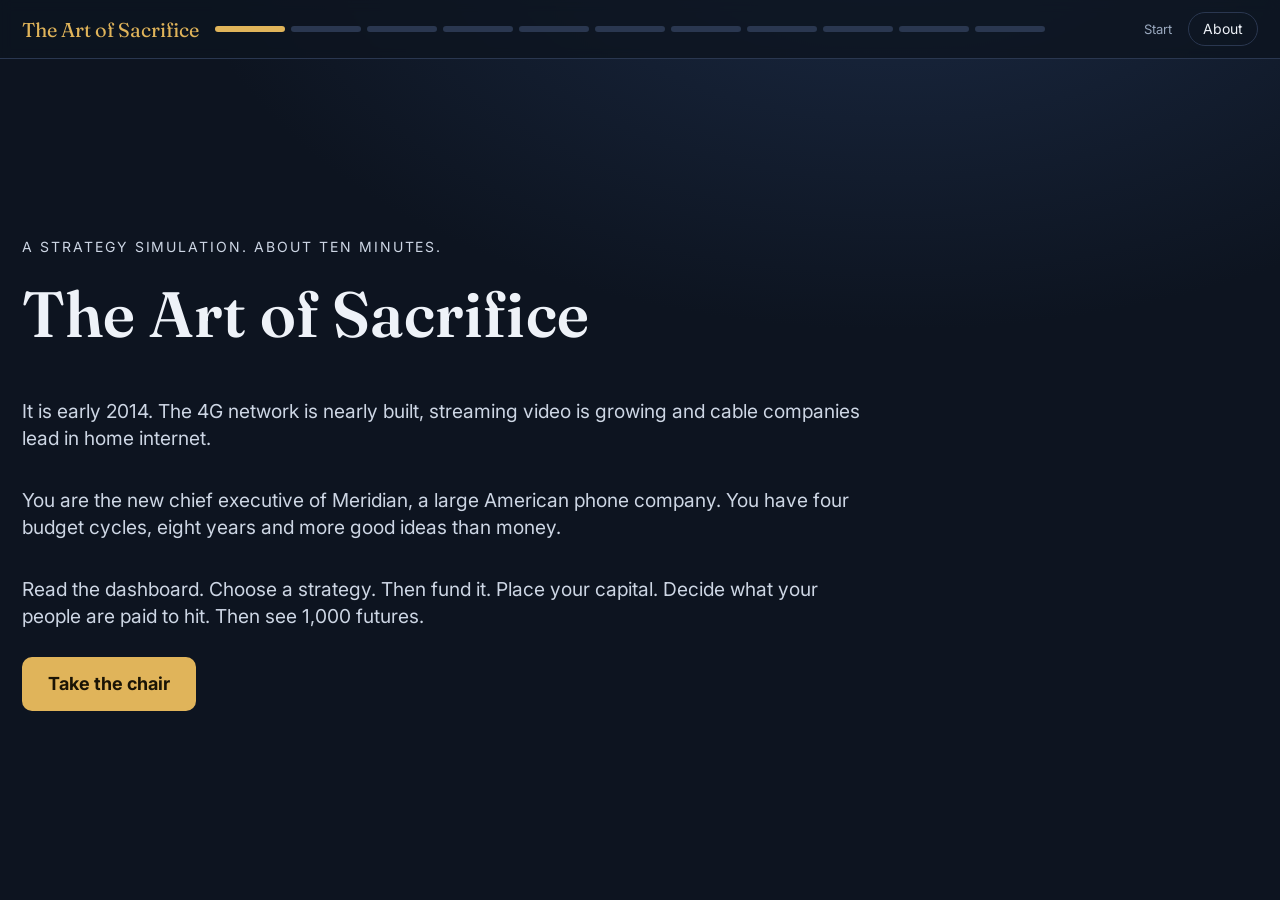
==== commit aba041ce: "Six strategies, three new paths, alignment-driven model, 2014 setting Co-Authored-By: Claude Fable 5" ====
--- a/index.html
+++ b/index.html
@@ -1,7 +1,7 @@
 <!DOCTYPE html>
 <html lang="en"><head><meta charset="utf-8"><meta name="viewport" content="width=device-width,initial-scale=1">
 <title>The Art of Sacrifice</title>
-<meta name="description" content="An eight minute strategy simulation. Allocate capital at a telecom, choose what to measure, and see 1,000 futures.">
+<meta name="description" content="A ten minute strategy simulation. It is 2014. Choose a strategy for a telecom, fund it, choose what to measure, and see 1,000 futures.">
 <link rel="preconnect" href="https://fonts.googleapis.com"><link rel="preconnect" href="https://fonts.gstatic.com" crossorigin>
 <link href="https://fonts.googleapis.com/css2?family=Fraunces:opsz,wght@9..144,500;9..144,600&family=Inter:wght@400;500;600;700&display=swap" rel="stylesheet">
 <style>:root{--bg:#0d1420;--panel:#141d2d;--panel2:#1a2538;--line:#2a3750;--ink:#eef2f8;--mute:#9aa8be;--brass:#e0b45a;--cy:#5cc8e8;--red:#ef6a5a;--green:#6fd08c;--amber:#f0a94a}
@@ -79,146 +79,170 @@
 </style></head>
 <body><header class="top"><div class="brand">The Art of Sacrifice</div><div class="dots" id="dots" aria-hidden="true"></div><div class="stepname" id="stepname"></div><button class="ghost" id="aboutBtn">About</button></header>
 <main id="app"></main><div id="ov"></div>
-<script>// Illustrative model of a generic telecom. Not a forecast and not a model of any real company.
-const CHIP_B = 4; // each chip is $4 billion
-const OPTS = ['fiber','wireless','legacy','ptv','media','dividend','debt'];
-const KPIS = ['adds','rev','margin','fcf','churn','homes','video','lev'];
-const DEAL_COST = { ptv: 8, media: 12 };
+<script>// Illustrative model of a generic telecom in 2014. Not a forecast and not a model of any real company.
+const CHIP_B = 4;
+const OPTS = ['fiber','wireless','enterprise','legacy','ptv','media','cable','abroad','dividend','debt'];
+const DEALS = ['ptv','media','cable','abroad'];
+const KPIS = ['adds','rev','margin','fcf','churn','homes','video','biz','intl','lev'];
+const DEAL_COST = { ptv: 8, media: 12, cable: 10, abroad: 8 };
 const START = { debt: 6, base: 11, wireless: 50, legacy: 30, divExpected: 3, borrowMax: 6 };
+const Z = { fiber:0, wireless:0, enterprise:0, legacy:0, ptv:0, media:0, cable:0, abroad:0, dividend:.5, debt:.5 };
+const fit = o => Object.assign({}, Z, o);
 const FIT = {
-  network: { fiber:1, wireless:1, debt:.5, dividend:.5, legacy:0, ptv:0, media:0 },
-  bundle:  { ptv:1, wireless:1, fiber:.5, debt:.5, dividend:.5, legacy:0, media:0 },
-  content: { media:1, wireless:1, fiber:.5, ptv:.5, debt:.5, dividend:.5, legacy:0 },
-  harvest: { dividend:1, debt:1, legacy:1, wireless:.5, fiber:0, ptv:0, media:0 }
+  network:   fit({ fiber:1, wireless:1, enterprise:.5 }),
+  bundle:    fit({ ptv:1, wireless:1, fiber:.5 }),
+  content:   fit({ media:1, wireless:1, ptv:.5, fiber:.5 }),
+  broadband: fit({ cable:1, fiber:1, wireless:.5 }),
+  abroad:    fit({ abroad:1, wireless:1 }),
+  business:  fit({ enterprise:1, wireless:1, fiber:.5 })
 };
+const KZ = { adds:0, rev:0, margin:0, fcf:0, churn:0, homes:0, video:0, biz:0, intl:0, lev:.5 };
+const kfit = o => Object.assign({}, KZ, o);
 const KFIT = {
-  network: { churn:1, homes:1, lev:.5, adds:.5, rev:0, margin:0, fcf:0, video:0 },
-  bundle:  { video:1, churn:1, adds:1, rev:.5, lev:.5, homes:.5, margin:0, fcf:0 },
-  content: { rev:1, video:.5, churn:.5, adds:.5, lev:.5, homes:0, margin:0, fcf:0 },
-  harvest: { margin:1, fcf:1, lev:1, churn:.5, adds:0, rev:0, homes:0, video:0 }
+  network:   kfit({ churn:1, homes:1, adds:.5 }),
+  bundle:    kfit({ video:1, churn:1, adds:1, rev:.5, fcf:.5 }),
+  content:   kfit({ rev:1, video:.5, churn:.5, adds:.5, fcf:.5 }),
+  broadband: kfit({ homes:1, churn:1, rev:.5, adds:.5 }),
+  abroad:    kfit({ intl:1, adds:1, rev:.5, fcf:.5 }),
+  business:  kfit({ biz:1, churn:1, rev:.5 })
 };
+// Tuned so each strategy, fully funded and measured to match, has a similar middle result.
+const P = { fiberTake: 2.0, entTake: 2.05, wGrow: .04, tvSyn: .036, mediaMu: 1.16, mediaSyn: .012, cableMu: 1.13, abroadMu: 1.14, block: .15,
+            side: { 1: 1, .5: .85, 0: .65 }, dealSide: { 1: 0, .5: -.04, 0: -.10 }, unfunded: .88 };
 function rng(seed){ let a = seed>>>0; return function(){ a |= 0; a = a + 0x6D2B79F5 | 0; let t = Math.imul(a ^ a>>>15, 1|a); t = t + Math.imul(t ^ t>>>7, 61|t) ^ t; return ((t ^ t>>>14)>>>0)/4294967296; }; }
 function gauss(r){ let u=0,v=0; while(u===0)u=r(); while(v===0)v=r(); return Math.sqrt(-2*Math.log(u))*Math.cos(2*Math.PI*v); }
-function emptyAlloc(){ return { fiber:0, wireless:0, legacy:0, ptv:0, media:0, dividend:0, debt:0, borrow:0 }; }
-// Budget for each round, given the rounds already played.
+function emptyAlloc(){ const a = { borrow:0 }; OPTS.forEach(o=>a[o]=0); return a; }
 function ledger(rounds){
-  let debt = START.debt; const out = []; let ptvAt = -1, mediaAt = -1;
+  let debt = START.debt; const out = []; const at = { ptv:-1, media:-1, cable:-1, abroad:-1 };
   for (let t=0; t<4; t++){
-    const drag = Math.floor(debt/6);
-    let cash = 0;
-    if (ptvAt>=0 && t-ptvAt>=1 && t-ptvAt<=2) cash += 1;
-    if (mediaAt>=0 && t-mediaAt>=1) cash += 1;
-    const base = START.base - drag + cash;
-    const a = rounds[t];
-    out.push({ debtStart: debt, drag, cash, base, ptvOwned: ptvAt>=0, mediaOwned: mediaAt>=0 });
+    const drag = Math.floor(debt/6); let cash = 0;
+    if (at.ptv>=0 && t-at.ptv>=1 && t-at.ptv<=2) cash += 1;
+    ['media','cable','abroad'].forEach(d => { if (at[d]>=0 && t-at[d]>=1) cash += 1; });
+    const a = rounds[t]; const owned = {}; DEALS.forEach(d => owned[d] = at[d]>=0);
+    out.push({ debtStart: debt, drag, cash, base: START.base - drag + cash, owned });
     if (!a) break;
-    if (a.ptv>0 && ptvAt<0) ptvAt = t;
-    if (a.media>0 && mediaAt<0) mediaAt = t;
+    DEALS.forEach(d => { if (a[d]>0 && at[d]<0) at[d] = t; });
     debt = Math.max(0, debt + a.borrow - a.debt);
   }
   return out;
 }
-function spent(a){ return a.fiber+a.wireless+a.legacy+a.ptv+a.media+a.dividend+a.debt; }
+function spent(a){ let s = 0; OPTS.forEach(o => s += a[o]); return s; }
 function drawFuture(r){
-  return { cord: .04 + r()*.32, war: r()*.05, take: 2.1*Math.exp(.25*gauss(r) - .03125), rates: r()*.35,
-           hits: [0,1,2,3].map(()=> Math.max(.3, .97 + .3*gauss(r))) };
-}
-// Value at year 8 for one future. rounds: 4 allocations, kpis: 4 arrays, strategy id.
+  const four = sd => [0,1,2,3].map(()=> gauss(r)*sd);
+  return { cord: r()*.30, war: r()*.05, take: Math.exp(.25*gauss(r) - .03125), ent: Math.exp(.35*gauss(r) - .06125), rates: r()*.35,
+           hits: four(.3), cab: four(.12), fx: four(.28), blocked: r() < P.block };
+}
+function coreShare(rounds, strategy){ let c = 0, all = 0; rounds.forEach(a => OPTS.forEach(o => { all += a[o]; if (strategy && FIT[strategy][o]===1) c += a[o]; })); return all ? c/all : 0; }
 function valueOf(rounds, kpis, strategy, f){
-  let W = START.wireless, L = START.legacy, debt = START.debt;
-  let fiberVal = 0, fiberChips = 0, harvest = 0, divPaid = 0, divCut = false, divPenalty = 0;
-  let ptv = 0, media = 0;
+  const F = strategy ? FIT[strategy] : null, side = o => F ? P.side[F[o]] : 1, dside = o => F ? P.dealSide[F[o]] : 0;
+  const funded = !strategy || coreShare(rounds, strategy) >= .5, cm = o => (F && F[o]===1 && !funded) ? P.unfunded : 1;
+  let W = START.wireless, L = START.legacy, debt = START.debt, harvest = 0, divPaid = 0, divCut = false, divPenalty = 0;
+  let fiberVal = 0, fiberChips = 0, entVal = 0, entChips = 0; const own = { ptv:0, media:0, cable:0, abroad:0 };
   const maturity = [1, 1, .8, .5];
   for (let t=0; t<4; t++){
-    const a = rounds[t], k = kpis[t] || [];
-    const has = id => k.indexOf(id)>=0;
+    const a = rounds[t], k = kpis[t] || [], has = id => k.indexOf(id)>=0;
     let kBuild = 1; if (has('margin')) kBuild *= .85; if (has('fcf')) kBuild *= .85; if (has('rev')) kBuild *= .95;
-    let take = f.take; if (has('homes')) take *= .93; if (has('churn')) take *= 1.05;
+    let take = f.take * P.fiberTake; if (has('homes')) take *= .93; if (has('churn')) take *= 1.05;
     const fEff = a.fiber * kBuild * (has('homes') ? 1.1 : 1);
-    fiberChips += fEff; fiberVal += fEff * take * maturity[t];
+    fiberChips += fEff; fiberVal += fEff * take * maturity[t] * side('fiber') * cm('fiber');
+    const eEff = a.enterprise * kBuild; let et = f.ent * P.entTake; if (has('biz')) et *= 1.08;
+    entChips += eEff; entVal += eEff * et * maturity[t] * side('enterprise') * cm('enterprise');
     let war = f.war; if (has('churn')) war *= .7; if (has('adds')) war *= .6;
-    if (ptv>0 && strategy==='bundle') war *= .7;
     const w = a.wireless * kBuild * (t===2 ? 1.25 : 1);
-    let g = w>=2 ? .04*Math.min(w-2,3) + .015*Math.max(0,w-5) : -.06*(2-w);
+    let g = w>=2 ? (P.wGrow*Math.min(w-2,3) + .015*Math.max(0,w-5)) * side('wireless') * cm('wireless') : -.06*(2-w);
     if (has('adds')) g -= .012;
-    if (has('rev') && a.ptv===0 && a.media===0 && ptv===0 && media===0) g -= .01;
+    if (own.ptv>0 && F && F.ptv===1) g += P.tvSyn * (1.5 - 3.3*f.cord) * cm('ptv');
+    if (own.media>0 && F && F.media===1) g += P.mediaSyn * cm('media');
     W *= (1 + g - war);
     L *= .78; harvest += a.legacy * .8 * (has('margin') ? 1.15 : 1);
-    if (ptv>0){ let d = f.cord; if (has('video')) d *= .8; ptv *= (1-d); if (has('video')) ptv *= .975; }
-    if (media>0){ let q = f.hits[t]; q *= strategy==='content' ? 1.03 : .93; media *= q; }
-    if (a.ptv>0 && ptv===0) ptv = DEAL_COST.ptv * 1.15;
-    if (a.media>0 && media===0) media = DEAL_COST.media;
+    if (own.ptv>0){ let d = f.cord - dside('ptv'); if (has('video')) d *= .8; own.ptv *= (1-d) * (has('video') ? .975 : 1) * cm('ptv'); }
+    if (own.media>0) own.media *= Math.max(.3, P.mediaMu + f.hits[t] + dside('media')) * cm('media');
+    if (own.cable>0) own.cable *= Math.max(.5, P.cableMu + f.cab[t] + dside('cable') + (has('homes') ? .01 : 0)) * cm('cable');
+    if (own.abroad>0) own.abroad *= Math.max(.3, P.abroadMu + f.fx[t] + dside('abroad') + (has('intl') ? .02 : 0)) * cm('abroad');
+    DEALS.forEach(d => { if (a[d]>0 && own[d]===0) own[d] = DEAL_COST[d]; });
+    if (a.cable>0 && f.blocked) own.cable = -1; // regulators block the deal
     divPaid += a.dividend;
     if (a.dividend < START.divExpected){ if (!divCut){ divPenalty += 3; divCut = true; } divPenalty += .3*(START.divExpected - a.dividend); }
     debt = Math.max(0, debt + a.borrow - a.debt);
   }
-  if (fiberChips >= 12) fiberVal *= 1.15;
+  let cableVal = own.cable; if (own.cable===-1) cableVal = DEAL_COST.cable - 1.5;
+  if (fiberChips >= 12) fiberVal *= 1.15; if (entChips >= 8) entVal *= 1.1;
   let levN = 0; kpis.forEach(k => { if ((k||[]).indexOf('lev')>=0) levN++; }); const rs = f.rates * (1 - .2*levN/4);
   const debtPen = debt + Math.max(0, debt-10)*rs + Math.max(0, debt-14)*.8;
-  const parts = { wireless: W, fiber: fiberVal, legacy: L + harvest, ptv, media, dividend: divPaid - divPenalty, debt: -debtPen };
-  let v = 0; for (const p in parts) v += parts[p];
+  const cashBack = own.cable===-1 ? 0 : 0;
+  const parts = { wireless: W, fiber: fiberVal, enterprise: entVal, legacy: L + harvest, ptv: own.ptv, media: own.media, cable: cableVal, abroad: own.abroad, dividend: divPaid - divPenalty, debt: -debtPen };
+  let v = cashBack; for (const p in parts) v += parts[p];
   return { v, parts, endDebt: debt };
 }
-const STATUS_QUO = [0,1,2,3].map(()=>({ fiber:0, wireless:2, legacy:3, ptv:0, media:0, dividend:3, debt:2, borrow:0 }));
+const STATUS_QUO = [0,1,2,3].map(()=>Object.assign(emptyAlloc(), { wireless:2, legacy:3, dividend:3, debt:2 }));
 function futures(seed, n){ const r = rng(seed); const out = []; for (let i=0;i<n;i++) out.push(drawFuture(r)); return out; }
 function simulate(rounds, kpis, strategy, fut, base){
   const vals = fut.map(f => valueOf(rounds, kpis, strategy, f).v / base * 100);
   const s = vals.slice().sort((a,b)=>a-b); const q = p => s[Math.min(s.length-1, Math.floor(p*s.length))];
   return { vals, p10: q(.1), p50: q(.5), p90: q(.9), beat: vals.filter(x=>x>=100).length / vals.length };
 }
-function baseline(fut){ const s = fut.map(f=>valueOf(STATUS_QUO, [[],[],[],[]], 'harvest', f).v).sort((a,b)=>a-b); return s[Math.floor(s.length/2)]; }
-// Repeat the last committed round for the rounds not yet played (deals are not repeated).
+function baseline(fut){ const s = fut.map(f=>valueOf(STATUS_QUO, [[],[],[],[]], null, f).v).sort((a,b)=>a-b); return s[Math.floor(s.length/2)]; }
 function project(rounds, kpis){
   const R = rounds.slice(), K = kpis.slice(); const last = R[R.length-1], lk = K[K.length-1];
-  while (R.length<4){ R.push(Object.assign({}, last, { ptv:0, media:0 })); K.push(lk); }
+  while (R.length<4){ const c = Object.assign({}, last); DEALS.forEach(d=>c[d]=0); R.push(c); K.push(lk); }
   return { R, K };
 }
 function coherence(rounds, kpis, strategy){
   const tot = emptyAlloc(); let all = 0, borrowed = 0;
   rounds.forEach(a => { OPTS.forEach(o => { tot[o] += a[o]; all += a[o]; }); borrowed += a.borrow; });
-  let fit = 0; OPTS.forEach(o => fit += tot[o] * FIT[strategy][o]); fit = all ? fit/all : 0;
+  let f = 0; OPTS.forEach(o => f += tot[o] * FIT[strategy][o]); f = all ? f/all : 0;
+  const core = coreShare(rounds, strategy);
   const sorted = OPTS.map(o=>tot[o]).sort((a,b)=>b-a); const top2 = all ? (sorted[0]+sorted[1])/all : 0;
   let kf = 0, kn = 0; kpis.forEach(k => k.forEach(id => { kf += KFIT[strategy][id]; kn++; })); kf = kn ? kf/kn : 0;
   const led = ledger(rounds); const last = rounds[3];
   const endDebt = Math.max(0, led[3].debtStart + last.borrow - last.debt);
-  const bal = Math.max(0, Math.min(1, 1 - (endDebt-8)/12));
+  const bal = Math.max(0, Math.min(1, 1 - (endDebt-10)/12));
   const said_no = OPTS.filter(o => tot[o]===0);
-  const pts = { fit: 40*fit, focus: 25*Math.min(1, top2/.65), measures: 20*kf, balance: 15*bal };
-  return { score: Math.round(pts.fit+pts.focus+pts.measures+pts.balance), pts, tot, all, borrowed, endDebt, said_no, top2 };
-}
-const Model = { CHIP_B, OPTS, KPIS, DEAL_COST, START, FIT, KFIT, emptyAlloc, ledger, spent, futures, simulate, baseline, project, coherence, valueOf, STATUS_QUO, rng };
+  const pts = { fit: 45*Math.min(1, f/.85), measures: 25*kf, focus: 15*Math.min(1, top2/.6), balance: 15*bal };
+  const moved = (() => { const a = rounds[0], q = STATUS_QUO[0]; let d = 0; OPTS.forEach(o => d += Math.abs(a[o]-q[o])); return d / (spent(a) + spent(q)); })();
+  return { score: Math.round(pts.fit+pts.measures+pts.focus+pts.balance), pts, tot, all, borrowed, endDebt, said_no, top2, core, funded: core>=.5, moved };
+}
+const Model = { CHIP_B, OPTS, DEALS, KPIS, DEAL_COST, START, FIT, KFIT, P, emptyAlloc, ledger, spent, futures, simulate, baseline, project, coherence, coreShare, valueOf, STATUS_QUO, rng };
 if (typeof module !== 'undefined') module.exports = Model; else globalThis.Model = Model;
 
 const C = {
   company: 'Meridian',
   opts: {
-    fiber:    { name: 'Fiber to homes', note: 'Slow to pay back. Lasts for decades.' },
-    wireless: { name: 'Wireless network and spectrum', note: 'Two chips a cycle holds your position.' },
-    legacy:   { name: 'Legacy copper network', note: 'Cash today from a shrinking business.' },
-    ptv:      { name: 'Buy the satellite TV company', note: 'One time deal. Adds cash for two cycles.' },
-    media:    { name: 'Buy the film and TV studio', note: 'One time deal. Adds cash every cycle after.' },
-    dividend: { name: 'Dividend', note: 'Shareholders expect three chips a cycle.' },
-    debt:     { name: 'Pay down debt', note: 'Every six chips of debt costs one chip a cycle.' }
+    fiber:      { name: 'Fiber to homes', note: 'Slow to pay back. Lasts for decades.' },
+    wireless:   { name: 'Wireless network and spectrum', note: 'Two chips a cycle holds your position.' },
+    enterprise: { name: 'Cloud and security for business', note: 'Services for large companies. Slow to pay back.' },
+    legacy:     { name: 'Legacy copper network', note: 'Cash today from a shrinking business.' },
+    ptv:        { name: 'Buy the satellite TV company', note: 'Pays back 1 chip in each of the next two cycles.' },
+    cable:      { name: 'Buy the cable operator', note: 'Pays back 1 chip every cycle after. Regulators may block it.' },
+    abroad:     { name: 'Buy the foreign wireless carrier', note: 'Pays back 1 chip every cycle after. Its value moves with the currency.' },
+    media:      { name: 'Buy the film and TV studio', note: 'Pays back 1 chip every cycle after.' },
+    dividend:   { name: 'Dividend', note: 'Shareholders expect three chips a cycle.' },
+    debt:       { name: 'Pay down debt', note: 'Every six chips of debt costs one chip a cycle.' }
   },
+  rows: ['fiber','wireless','enterprise','legacy','ptv','cable','abroad','media','dividend','debt'],
   kpis: {
     adds:   'Postpaid net adds',
     rev:    'Revenue growth',
     margin: 'Profit margin',
     fcf:    'Free cash flow',
     churn:  'Customer churn',
-    homes:  'Fiber homes passed',
+    homes:  'Homes passed',
     video:  'Video subscribers',
+    biz:    'Business contract value',
+    intl:   'International subscribers',
     lev:    'Debt to earnings'
   },
   strategies: {
-    network: { name: 'Best network', where: 'Connectivity only.', how: 'The fastest and most reliable wireless and fiber.' },
-    bundle:  { name: 'The bundle', where: 'Connectivity plus TV.', how: 'One bill for phone, internet and TV, at scale.' },
-    content: { name: 'Content plus distribution', where: 'Connectivity plus owned film and TV.', how: 'Exclusive content delivered over your own network.' },
-    harvest: { name: 'Cash machine', where: 'The customers you already have.', how: 'Lowest cost and the highest payout to shareholders.' }
+    network:   { name: 'Best network', where: 'Connectivity only, in your own territory.', how: 'The fastest and most reliable wireless and fiber.' },
+    bundle:    { name: 'The bundle', where: 'Connectivity plus TV.', how: 'One bill for phone, internet and TV, at scale.' },
+    content:   { name: 'Content plus distribution', where: 'Connectivity plus owned film and TV.', how: 'Exclusive content delivered over your own network.' },
+    broadband: { name: 'Broadband everywhere', where: 'Home internet across the country.', how: 'Buy cable lines outside your territory and build fiber inside it.' },
+    abroad:    { name: 'Go abroad', where: 'Wireless in faster growing countries.', how: 'Export what you know about running wireless networks.' },
+    business:  { name: 'Business first', where: 'Large companies and governments.', how: 'Sell cloud, security and connected devices on top of the network.' }
   },
   guess: {
-    q: 'Before you start. A company has six good projects and enough capital to do three of them well. What should it fund?',
-    a: [['all', 'All six, each at half strength'], ['three', 'The best three, at full strength'], ['one', 'The best one, and hold the rest']]
+    q: 'Before you start. A company announces a new strategy. How much of next year’s budget should move to fund it?',
+    a: [['5', 'About 5%'], ['20', 'About 20%'], ['50', 'About 50% or more']]
   },
   tiles: [
     ['Wireless', '54% of revenue', 'Subscribers are growing 1% a year. A challenger just cut its prices.'],
@@ -238,16 +262,17 @@
     ]
   },
   news: [
-    ['Years 1 and 2', 'A satellite TV company is for sale. A challenger carrier has dropped contracts and cut prices.'],
-    ['Years 3 and 4', 'A film and TV studio is for sale. Streaming is growing. Cable internet is faster than your copper lines.'],
-    ['Years 5 and 6', 'The government is auctioning new spectrum for 5G. Wireless chips do 25% more this cycle.'],
-    ['Years 7 and 8', 'Interest rates are rising. Customers are asking for faster home internet.']
+    ['2014 and 2015', 'A satellite TV company, a cable operator and a foreign wireless carrier are open to offers. A challenger carrier has dropped contracts and cut prices.'],
+    ['2016 and 2017', 'A film and TV studio is now for sale. The other three sellers are still open to offers. Streaming is growing.'],
+    ['2018 and 2019', 'The government is auctioning new spectrum for 5G. Wireless chips do 25% more this cycle. The studio and the foreign carrier are still for sale.'],
+    ['2020 and 2021', 'Interest rates are rising. Customers want faster home internet. No companies are for sale.']
   ],
-  dealRounds: { ptv: [0,1], media: [1,2] },
+  dealRounds: { ptv: [0,1], cable: [0,1], abroad: [0,1,2], media: [1,2] },
+  mck: 'McKinsey reviewed more than 1,600 US companies from 1990 to 2005. The capital a business unit received in one year had a 0.92 correlation with what it received the year before.',
   transfer: 'In your own unit, what are you funding a little of that you could stop funding?',
   timeline: [
     ['2014', 'AT&T reports $132.4 billion in revenue, $82.1 billion in total debt and dividends of $1.85 a share. In May it agrees to buy DIRECTV.', ['ar14','dtvpr']],
-    ['2015', 'The DIRECTV deal closes in July. AT&T put the equity value at $48.5 billion and the total at $67.1 billion with DIRECTV debt.', ['dtv8k','dtvpr']],
+    ['2015', 'The DIRECTV deal closes in July. AT&T put the equity value at $48.5 billion and the total at $67.1 billion with DIRECTV debt. By then AT&T has also acquired two wireless carriers in Mexico, Iusacell and Nextel Mexico.', ['dtv8k','dtvpr','dtvclose']],
     ['2018', 'The Time Warner deal closes in June at $85.4 billion. AT&T reports net debt of $180.4 billion at the close.', ['twpr']],
     ['2020', 'AT&T records a $15.5 billion noncash impairment on its domestic video business in the fourth quarter.', ['q420']],
     ['2021', 'AT&T moves its US video business into a venture with TPG. The deal implies an enterprise value of $16.25 billion. AT&T keeps 70%.', ['tpg21']],
@@ -264,6 +289,8 @@
     wbd22: ['Discovery and AT&T Close WarnerMedia Transaction, April 8, 2022, as reported by Telecompetitor', 'https://www.telecompetitor.com/att-and-discovery-close-warnermedia-transaction/'],
     div22: ['AT&T Inc., Form 8-K, February 1, 2022', 'https://www.sec.gov/Archives/edgar/data/732717/000119312522023926/d297230d8k.htm'],
     tpg24: ['AT&T Sells Remaining Stake in DIRECTV to TPG, September 30, 2024', 'https://about.att.com/story/2024/directv-to-tpg.html'],
+    dtvclose: ['AT&T Completes Acquisition of DIRECTV, July 24, 2015, as reprinted by Converge Digest', 'https://convergedigest.com/at-completes-acquisition-of-directv/'],
+    mck:   ['Stephen Hall, Dan Lovallo and Reinier Musters, “How to put your money where your strategy is,” McKinsey Quarterly, March 2012', 'https://mckinsey.com/capabilities/strategy-and-corporate-finance/our-insights/how-to-put-your-money-where-your-strategy-is'],
     ptw:   ['A. G. Lafley and Roger L. Martin, Playing to Win: How Strategy Really Works (Harvard Business Review Press, 2013)', ''],
     porter:['Michael E. Porter, “What Is Strategy?” Harvard Business Review, November to December 1996', ''],
     kerr:  ['Steven Kerr, “On the Folly of Rewarding A, While Hoping for B,” Academy of Management Journal 18, no. 4 (1975)', '']
@@ -274,11 +301,13 @@
   const tag = id => Model.KFIT[strat][id]===1 ? 'fits' : (Model.KFIT[strat][id]===0 ? 'conflicts' : 'neutral');
   if (has('margin')) out.push(['margin', build>0 ? 'Regional leaders hit the margin target by slowing construction crews. Your network chips built 15% less.' : 'Leaders hit the margin target by trimming legacy upkeep costs. Legacy cash rose 15%.']);
   if (has('fcf')) out.push(['fcf', build>0 ? 'Finance pushed capital projects into next year to protect free cash flow. Your network chips built 15% less.' : 'Finance protected free cash flow. There was no network build to delay.']);
-  if (has('rev')) out.push(['rev', (a.ptv||a.media||ctx.ptvOwned||ctx.mediaOwned) ? 'Revenue jumped with the acquisition. Teams spent the cycle on integration and network build ran 5% slower.' : 'Sales teams chased low margin equipment revenue. Revenue grew and wireless value slipped 1%.']);
+  if (has('rev')) out.push(['rev', Model.DEALS.some(d=>a[d]||ctx.owned[d]) ? 'Revenue jumped with the acquisition. Teams spent the cycle on integration and network build ran 5% slower.' : 'Sales teams chased low margin equipment revenue. Revenue grew and wireless value slipped 1%.']);
   if (has('adds')) out.push(['adds', 'Stores gave away phones to hit net adds. Subscribers rose and revenue per customer fell.']);
   if (has('churn')) out.push(['churn', 'Care teams fixed repeat problems to keep customers. Rival price cuts hurt 30% less.']);
-  if (has('homes')) out.push(['homes', a.fiber>0 ? 'Crews built fiber fast, in the places where it was cheapest. Homes passed rose 10% and sign ups per home fell 7%.' : 'You measured fiber homes passed and funded no fiber. Nobody could act on this.']);
-  if (has('video')) out.push(['video', (a.ptv||ctx.ptvOwned) ? 'Video teams discounted bundles to hold subscribers. Losses slowed 20% and each subscriber earned less.' : 'You measured video subscribers and you own no video business. Nobody could act on this.']);
+  if (has('homes')) out.push(['homes', a.fiber>0 ? 'Crews built fiber fast, in the places where it was cheapest. Homes passed rose 10% and sign ups per home fell 7%.' : ((a.cable||ctx.owned.cable) ? 'The cable unit extended its lines to count more homes passed.' : 'You measured homes passed and funded no fiber or cable. Nobody could act on this.')]);
+  if (has('video')) out.push(['video', (a.ptv||ctx.owned.ptv) ? 'Video teams discounted bundles to hold subscribers. Losses slowed 20% and each subscriber earned less.' : 'You measured video subscribers and you own no video business. Nobody could act on this.']);
+  if (has('biz')) out.push(['biz', a.enterprise>0 ? 'Account teams signed long contracts with large customers. Business services earned 8% more per chip.' : 'You measured business contract value and funded no business services. Nobody could act on this.']);
+  if (has('intl')) out.push(['intl', (a.abroad||ctx.owned.abroad) ? 'The foreign unit pushed hard for subscribers. Its value grew 2 points faster.' : 'You measured international subscribers and you own no foreign carrier. Nobody could act on this.']);
   if (has('lev')) out.push(['lev', a.borrow>2 ? 'Treasury objected to the borrowing. You overrode them.' : 'Treasury refinanced early. Rising rates will hurt less.']);
   return out.map(m => ({ id: m[0], text: m[1], tag: tag(m[0]) }));
 }
@@ -287,6 +316,7 @@
 (function(){
 const M = Model, $ = s => document.querySelector(s), app = $('#app'), ov = $('#ov');
 const Q = new URLSearchParams(location.search), FAST = Q.has('fast') || matchMedia('(prefers-reduced-motion:reduce)').matches;
+const lc = n => n.charAt(0).toLowerCase() + n.slice(1);
 const esc = s => String(s).replace(/&/g,'&amp;').replace(/</g,'&lt;');
 const STEPS = ['intro','guess','diag','choose','r0','r1','r2','r3','futures','debrief','reveal'];
 const NAMES = ['Start','Opening guess','Diagnose','Choose','Cycle 1','Cycle 2','Cycle 3','Cycle 4','1,000 futures','Debrief','The real case'];
@@ -310,10 +340,11 @@
 function render(){ dots(); ({intro, guess, diag, choose, futures, debrief, reveal}[S.step] || round)(); }
 
 function intro(){
-  app.innerHTML = `<section class="hero"><p class="mute" style="letter-spacing:.14em;text-transform:uppercase;font-size:14px">A strategy simulation. About eight minutes.</p>
+  app.innerHTML = `<section class="hero"><p class="mute" style="letter-spacing:.14em;text-transform:uppercase;font-size:14px">A strategy simulation. About ten minutes.</p>
   <h1>The Art of Sacrifice</h1>
-  <p>You are the new chief executive of ${C.company}, a large American phone company. You have four budget cycles and more good ideas than money.</p>
-  <p>Read the dashboard. Choose a strategy. Place your capital. Decide what your people are paid to hit. Then see 1,000 futures.</p>
+  <p>It is early 2014. The 4G network is nearly built, streaming video is growing and cable companies lead in home internet.</p>
+  <p>You are the new chief executive of ${C.company}, a large American phone company. You have four budget cycles, eight years and more good ideas than money.</p>
+  <p>Read the dashboard. Choose a strategy. Then fund it. Place your capital. Decide what your people are paid to hit. Then see 1,000 futures.</p>
   <button class="cta" data-go="guess">Take the chair</button></section>`;
 }
 function radios(name, items, sel){ return items.map(a=>`<label class="choice"><input type="radio" name="${name}" value="${a[0]}" ${sel===a[0]?'checked':''}><span>${esc(a[1])}</span></label>`).join(''); }
@@ -324,22 +355,22 @@
 }
 function diag(){
   const pick = C.diag.a.find(a=>a[0]===S.diag);
-  app.innerHTML = `<h2>${C.company} today</h2><p class="mute">A fictional company. The figures are illustrative.</p>
+  app.innerHTML = `<h2>${C.company} in early 2014</h2><p class="mute">A fictional company. The figures are illustrative.</p>
   <div class="grid g3" style="margin:14px 0">${C.tiles.map(x=>`<div class="card tile"><div class="k">${x[0]}</div><b>${x[1]}</b><div>${x[2]}</div></div>`).join('')}</div>
   <div class="card"><fieldset><legend>${C.diag.q}</legend>${radios('diag', C.diag.a, S.diag)}</fieldset>
   ${pick?`<div class="fb" role="status">${pick[2]} <span class="mute">This step is not scored.</span></div>`:''}
   <div class="foot"><span></span><button class="cta" data-go="choose" ${S.diag?'':'disabled'}>Choose a strategy</button></div></div>`;
 }
 function choose(){
-  app.innerHTML = `<h2>Where will you play, and how will you win?</h2><p class="mute">Carriers have chosen each of these. Your score will measure whether your capital and your measures match the one you pick.</p>
-  <div class="grid g4" style="margin:14px 0">${Object.keys(C.strategies).map(id=>{ const s=C.strategies[id]; return `<button class="strat ${S.strat===id?'sel':''}" data-strat="${id}" aria-pressed="${S.strat===id}"><h3>${s.name}</h3><div class="k">Where to play</div><div>${s.where}</div><div class="k">How to win</div><div>${s.how}</div></button>`; }).join('')}</div>
+  app.innerHTML = `<h2>Where will you play, and how will you win?</h2><p class="mute">Each was a live option for a carrier in 2014. Pick one. Then you have to fund it: your score will measure whether your capital and your measures match your choice.</p>
+  <div class="grid g3" style="margin:14px 0">${Object.keys(C.strategies).map(id=>{ const s=C.strategies[id]; return `<button class="strat ${S.strat===id?'sel':''}" data-strat="${id}" aria-pressed="${S.strat===id}"><h3>${s.name}</h3><div class="k">Where to play</div><div>${s.where}</div><div class="k">How to win</div><div>${s.how}</div></button>`; }).join('')}</div>
   <div class="foot"><span class="mute">Each chip you place later is ${bil(1)}.</span><button class="cta" data-go="r0" ${S.strat?'':'disabled'}>Open the first budget</button></div>`;
 }
 function startRound(){
   const prev = S.rounds[t()-1]; S.cur = M.emptyAlloc();
-  if (prev){ ['fiber','wireless','legacy','dividend','debt'].forEach(o=>S.cur[o]=prev[o]); S.curK = S.kpis[t()-1].slice();
-    let over = -left(); const order = ['debt','legacy','dividend','wireless','fiber']; let i = 0;
-    while (over>0 && i<200){ const o = order[i%5]; if (S.cur[o]>0){ S.cur[o]--; over--; } i++; }
+  if (prev){ ['fiber','wireless','enterprise','legacy','dividend','debt'].forEach(o=>S.cur[o]=prev[o]); S.curK = S.kpis[t()-1].slice();
+    let over = -left(); const order = ['debt','legacy','dividend','enterprise','wireless','fiber']; let i = 0;
+    while (over>0 && i<300){ const o = order[i%6]; if (S.cur[o]>0){ S.cur[o]--; over--; } i++; }
     S.cur.debt = Math.min(S.cur.debt, led().debtStart); }
 }
 function round(){
@@ -347,15 +378,15 @@
   const stepper = o => { const max = o==='debt' ? L.debtStart : 99;
     return `<div class="row"><div><div class="nm">${C.opts[o].name}</div><div class="nt">${C.opts[o].note}</div><div class="chips">${'<i class="chip"></i>'.repeat(a[o])}</div></div>
     <div class="step"><button data-dec="${o}" aria-label="Less ${C.opts[o].name}" ${a[o]<=0?'disabled':''}>&minus;</button><div class="n" id="n-${o}">${a[o]}</div><button data-inc="${o}" aria-label="More ${C.opts[o].name}" ${(l<=0||a[o]>=max)?'disabled':''}>+</button></div></div>`; };
-  const deal = o => { const owned = o==='ptv'?L.ptvOwned:L.mediaOwned, open = C.dealRounds[o].indexOf(i)>=0, on = a[o]>0;
+  const deal = o => { const owned = L.owned[o], open = C.dealRounds[o].indexOf(i)>=0, on = a[o]>0;
     const lab = owned ? 'Owned' : (!open ? 'Not for sale' : (on ? 'Buying' : 'Buy for ' + M.DEAL_COST[o]));
-    return `<div class="row"><div><div class="nm">${C.opts[o].name}</div><div class="nt">${C.opts[o].note} Costs ${M.DEAL_COST[o]} chips.</div><div class="chips">${'<i class="chip"></i>'.repeat(a[o])}</div></div>
+    return `<div class="row"><div><div class="nm">${C.opts[o].name}</div><div class="nt">Costs ${M.DEAL_COST[o]} chips. ${C.opts[o].note}</div><div class="chips">${'<i class="chip"></i>'.repeat(a[o])}</div></div>
     <button class="deal ${on?'on':''}" data-deal="${o}" aria-pressed="${on}" ${(owned||!open)?'disabled':''}>${lab}</button></div>`; };
   app.innerHTML = `<div class="news"><span class="yr">${nw[0]}</span><span>${nw[1]}</span></div>
   <div class="board"><div class="card"><h2>Place your capital</h2>
     <p class="mute">You have ${plural(L.base,'chip')} this cycle. Each chip is ${bil(1)}.${L.drag?` Interest on your debt took ${plural(L.drag,'chip')}.`:''}${L.cash?` Acquired businesses added ${plural(L.cash,'chip')}.`:''}</p>
     <div class="meter" style="margin:4px 0 8px"><div class="left ${l<0?'bad':(l===0?'ok':'')}" id="left">${l<0?`Over by ${-l}. Remove chips or borrow.`:(l===0?'All capital placed':`${plural(l,'chip')} left to place`)}</div></div>
-    ${stepper('fiber')}${stepper('wireless')}${stepper('legacy')}${deal('ptv')}${deal('media')}${stepper('dividend')}${stepper('debt')}
+    ${C.rows.map(o=>M.DEALS.indexOf(o)>=0?deal(o):stepper(o)).join('')}
     <div class="borrow"><div class="row"><div><div class="nm">Borrow</div><div class="nt">Up to ${M.START.borrowMax} more chips this cycle. It lets you fund more and choose less.</div><div class="chips">${'<i class="chip b"></i>'.repeat(a.borrow)}</div></div>
     <div class="step"><button data-dec="borrow" aria-label="Borrow less" ${a.borrow<=0?'disabled':''}>&minus;</button><div class="n" id="n-borrow">${a.borrow}</div><button data-inc="borrow" aria-label="Borrow more" ${a.borrow>=M.START.borrowMax?'disabled':''}>+</button></div></div></div>
   </div>
@@ -364,6 +395,7 @@
     <div class="card"><h3>${C.company} territory</h3><canvas id="map" height="190"></canvas>
       <div class="stat"><span>Your strategy</span><b>${C.strategies[S.strat].name}</b></div>
       <div class="stat"><span>Debt</span><b>${bil(L.debtStart + a.borrow - a.debt)}</b></div>
+      <div class="stat"><span>Companies owned</span><b>${M.DEALS.filter(d=>L.owned[d]).map(d=>({ptv:'Satellite TV',media:'Studio',cable:'Cable',abroad:'Foreign carrier'})[d]).join(', ') || 'None'}</b></div>
       ${S.strip.length?'<canvas id="strip" height="'+(34+S.strip.length*26)+'"></canvas>':''}</div>
     <button class="cta" id="commit" data-commit="1" ${(l===0&&S.curK.length===3)?'':'disabled'} style="justify-self:stretch">${l!==0?'Place all your capital':(S.curK.length!==3?'Pick three measures':'Commit this cycle')}</button>
   </div></div>`;
@@ -385,7 +417,7 @@
 const AX = [55, 185];
 function drawStrip(c, strip){
   const [x,w,h] = ctx2d(c); const px = v => 78 + (Math.max(AX[0],Math.min(AX[1],v))-AX[0])/(AX[1]-AX[0])*(w-90);
-  x.font = '12px Inter'; x.fillStyle = '#9aa8be'; x.fillText('Year 8 value if you repeat this cycle. 100 is status quo.', 0, 12);
+  x.font = '12px Inter'; x.fillStyle = '#9aa8be'; x.fillText('Value at the end of 2021 if you repeat this cycle. 100 is status quo.', 0, 12);
   x.strokeStyle = '#9aa8be'; x.setLineDash([3,3]); x.beginPath(); x.moveTo(px(100),18); x.lineTo(px(100),h); x.stroke(); x.setLineDash([]);
   strip.forEach((s,i)=>{ const y = 34+i*26; x.fillStyle = '#9aa8be'; x.fillText('Cycle '+(i+1), 0, y+4);
     x.fillStyle = 'rgba(224,180,90,.35)'; x.fillRect(px(s.p10), y-6, Math.max(2,px(s.p90)-px(s.p10)), 12);
@@ -395,7 +427,7 @@
   const L = led(), a = Object.assign({}, S.cur), k = S.curK.slice(), i = t();
   const ms = memos(a, k, S.strat, L); S.memoLog.push(ms); S.rounds.push(a); S.kpis.push(k);
   const P = M.project(S.rounds, S.kpis); const sim = M.simulate(P.R, P.K, S.strat, S.fut, S.base); S.strip.push(sim);
-  ov.innerHTML = `<div class="overlay"><div class="modal" role="dialog" aria-modal="true" aria-labelledby="mh"><h2 id="mh" tabindex="-1">What your people did in ${C.news[i][0].toLowerCase()}</h2>
+  ov.innerHTML = `<div class="overlay"><div class="modal" role="dialog" aria-modal="true" aria-labelledby="mh"><h2 id="mh" tabindex="-1">What your people did in ${C.news[i][0]}</h2>
   ${ms.map(m=>`<div class="memo ${m.tag}"><div class="t">${C.kpis[m.id]} ${m.tag==='fits'?'<i>Fits your strategy</i>':(m.tag==='conflicts'?'<i>Works against your strategy</i>':'')}</div>${m.text}</div>`).join('')}
   <canvas id="strip2" height="${34+S.strip.length*26}" style="margin-top:14px"></canvas>
   <div class="foot"><span class="mute small">The bar runs from the 10th to the 90th percentile of 1,000 futures.</span><button class="cta" data-next="1">${i<3?'Next cycle':'Run 1,000 futures'}</button></div></div></div>`;
@@ -405,13 +437,17 @@
 
 function dice(f){
   const o = [['Customers leaving pay TV', f.cord<.14?'slowly':(f.cord<.25?'steadily':'fast')], ['Wireless price war', f.war<.017?'mild':(f.war<.034?'moderate':'severe')],
-    ['Fiber sign ups', f.take<1.8?'low':(f.take<2.4?'typical':'high')], ['Interest rates', f.rates<.12?'barely rose':(f.rates<.24?'rose':'rose sharply')]];
-  if (S.rounds.some(a=>a.media>0)){ const m = f.hits.reduce((p,c)=>p+c,0)/4; o.push(['Studio releases', m<.9?'missed':(m<1.05?'were mixed':'were hits')]); }
+    ['Fiber sign ups', f.take<.87?'low':(f.take<1.15?'typical':'high')], ['Interest rates', f.rates<.12?'barely rose':(f.rates<.24?'rose':'rose sharply')]];
+  const any = o => S.rounds.some(a=>a[o]>0), avg = x => x.reduce((p,c)=>p+c,0)/4;
+  if (any('enterprise')) o.push(['Business demand', f.ent<.8?'low':(f.ent<1.15?'typical':'high')]);
+  if (any('cable')) o.push(['Cable deal', f.blocked?'blocked by regulators':'approved']);
+  if (any('abroad')) o.push(['Foreign currency', avg(f.fx)<-.07?'fell':(avg(f.fx)<.07?'held':'rose')]);
+  if (S.rounds.some(a=>a.media>0)){ const m = avg(f.hits); o.push(['Studio releases', m<-.07?'missed':(m<.07?'were mixed':'were hits')]); }
   return o;
 }
 function futures(){
   const s = S.sim;
-  app.innerHTML = `<h2>Your plan in 1,000 futures</h2><p class="mute">Each dot is one possible year 8. The futures differ in how fast customers leave pay TV, how hard rivals cut prices, how many homes sign up for fiber, how far rates rise and how the studio performs.</p>
+  app.innerHTML = `<h2>Your plan in 1,000 futures</h2><p class="mute">Each dot is one possible end of 2021. The futures differ in how fast customers leave pay TV, how hard rivals cut prices, how many homes and businesses sign up, how far rates rise, how currencies move, how the studio performs and whether regulators block the cable deal.</p>
   <div class="card"><canvas id="hist" height="330"></canvas>
   <div class="grid g4" style="margin-top:10px"><div class="tile"><div class="k">Weak future, 10th percentile</div><b>${Math.round(s.p10)}</b></div><div class="tile"><div class="k">Middle future</div><b>${Math.round(s.p50)}</b></div><div class="tile"><div class="k">Strong future, 90th percentile</div><b>${Math.round(s.p90)}</b></div><div class="tile"><div class="k">Beat the status quo plan</div><b>${pct(s.beat)}</b></div></div>
   <div id="drawbox" class="fb" style="display:none" role="status"></div>
@@ -448,12 +484,12 @@
 
 function moves(co){
   const out = [], cyc = a => a.length===1 ? 'cycle '+a[0] : 'cycles '+a.slice(0,-1).join(', ')+' and '+a[a.length-1];
-  const bad = []; S.rounds.forEach((a,i)=>{ if ((a.fiber+a.wireless)>2 && (S.kpis[i].indexOf('margin')>=0 || S.kpis[i].indexOf('fcf')>=0)) bad.push(i+1); });
+  const bad = []; S.rounds.forEach((a,i)=>{ if ((a.fiber+a.wireless+a.enterprise)>2 && (S.kpis[i].indexOf('margin')>=0 || S.kpis[i].indexOf('fcf')>=0)) bad.push(i+1); });
   if (bad.length) out.push(`In ${cyc(bad)} you funded the network and paid your people on margin or cash flow. They slowed the build to hit the measure.`);
   if (co.borrowed>0){ const drag = M.ledger(S.rounds).reduce((p,l)=>p+l.drag,0); out.push(`You borrowed ${plural(co.borrowed,'chip')} over four cycles. Interest took ${plural(drag,'chip')} of your capital. You ended with ${bil(co.endDebt)} of debt.`); }
   const cut = []; S.rounds.forEach((a,i)=>{ if (a.dividend<M.START.divExpected) cut.push(i+1); });
   if (cut.length) out.push(`You paid less than the expected dividend in ${cyc(cut)}. Shareholders marked the company down, and the chips went elsewhere.`);
-  ['ptv','media'].forEach(o=>{ S.rounds.forEach((a,i)=>{ if (a[o]>0 && M.FIT[S.strat][o]===0) out.push(`In cycle ${i+1} you chose to ${C.opts[o].name.toLowerCase()}. Your stated strategy was ${C.strategies[S.strat].name}.`); }); });
+  M.DEALS.forEach(o=>{ S.rounds.forEach((a,i)=>{ if (a[o]>0 && M.FIT[S.strat][o]===0) out.push(`In cycle ${i+1} you chose to ${lc(C.opts[o].name)}. Your stated strategy was ${C.strategies[S.strat].name}.`); }); });
   const dead = []; S.memoLog.forEach((ms,i)=>ms.forEach(m=>{ if (/Nobody could act/.test(m.text)) dead.push(i+1); }));
   if (dead.length) out.push(`In ${cyc([...new Set(dead)])} one of your three measures tracked a business you had not funded.`);
   if (!out.length) out.push('Your capital and your measures pointed the same way in every cycle.');
@@ -463,18 +499,21 @@
   const co = M.coherence(S.rounds, S.kpis, S.strat); S.co = co;
   if (!S.self){ app.innerHTML = `<section class="card" style="max-width:760px;margin:8vh auto"><h2>Before the debrief</h2><fieldset><legend>How well did your capital match your strategy?</legend>${radios('self', [['hi','Closely'],['mid','Partly'],['lo','Loosely']], null)}</fieldset></section>`; return; }
   const v = S.sim.vals[S.drawn], good = v>=100, coh = co.score>=70;
-  const quad = (coh?'Coherent plan. ':'Scattered plan. ') + (good?'Good draw.':'Bad draw.');
-  const funded = M.OPTS.filter(o=>co.tot[o]>0), g = C.guess.a.find(a=>a[0]===S.guess);
+  const quad = (coh?'Aligned plan. ':'Unaligned plan. ') + (good?'Good draw.':'Bad draw.');
+  const funded = M.OPTS.filter(o=>co.tot[o]>0), g = C.guess.a.find(a=>a[0]===S.guess), st = C.strategies[S.strat];
+  const coreNames = M.OPTS.filter(o=>M.FIT[S.strat][o]===1).map(o=>lc(C.opts[o].name));
   const bar = (n, v, max) => `<div class="b"><span>${n}</span><div class="tr"><i style="width:${Math.round(v/max*100)}%"></i></div><span>${Math.round(v)} of ${max}</span></div>`;
+  const n1 = Object.keys(C.sources).indexOf('mck')+1;
   app.innerHTML = `<h2>Debrief</h2>
-  <div class="grid g2"><div class="card"><div class="tile"><div class="k">Coherence score</div></div><div class="big">${co.score}</div>
-    <p class="mute">You rated the match as ${({hi:'close',mid:'partial',lo:'loose'})[S.self]}. The score measures fit between your strategy, your capital and your measures. It does not say which strategy is right.</p>
-    <div class="bars">${bar('Capital fits strategy', co.pts.fit, 40)}${bar('Focus', co.pts.focus, 25)}${bar('Measures fit', co.pts.measures, 20)}${bar('Balance sheet', co.pts.balance, 15)}</div></div>
+  <div class="grid g2"><div class="card"><div class="tile"><div class="k">Share of your capital that went to your strategy</div></div><div class="big">${Math.round(co.core*100)}%</div>
+    <p>You chose ${st.name}. Its core is ${coreNames.join(' and ')}. ${co.funded ? 'You funded it.' : 'It got less than half your capital. In this model a strategy that is announced and not funded earns less on every core chip.'}</p>
+    <p class="mute">You rated the match as ${({hi:'close',mid:'partial',lo:'loose'})[S.self]}. Alignment score: <b style="color:var(--ink)">${co.score} of 100</b>. It measures fit between your strategy, your capital and your measures. It does not say which strategy is right.</p>
+    <div class="bars">${bar('Capital fits strategy', co.pts.fit, 45)}${bar('Measures fit', co.pts.measures, 25)}${bar('Focus', co.pts.focus, 15)}${bar('Balance sheet', co.pts.balance, 15)}</div></div>
    <div class="card"><h3>${quad}</h3>
     <p>Your plan beat the status quo plan in ${pct(S.sim.beat)} of 1,000 futures. The future you drew came in at ${Math.round(v)}.</p>
-    <h3 style="margin-top:14px">What you said no to</h3><div>${co.said_no.length ? co.said_no.map(o=>`<span class="pill no">${C.opts[o].name}</span>`).join('') : '<span class="pill">Nothing. You funded all seven.</span>'}</div>
+    <h3 style="margin-top:14px">What you said no to</h3><div>${co.said_no.length ? co.said_no.map(o=>`<span class="pill no">${C.opts[o].name}</span>`).join('') : '<span class="pill">Nothing. You funded all ten.</span>'}</div>
     <h3 style="margin-top:14px">What you funded</h3><div>${funded.map(o=>`<span class="pill">${C.opts[o].name}: ${co.tot[o]}</span>`).join('')}</div>
-    <p class="mute" style="margin-top:10px">At the start you said a company should fund “${g[1].toLowerCase()}.” You funded ${funded.length} of 7 options. Your two largest took ${Math.round(co.top2*100)}% of your capital.</p></div></div>
+    <p class="mute" style="margin-top:10px">At the start you said ${g[1].toLowerCase()} of a budget should move to fund a new strategy. Your first budget moved ${Math.round(co.moved*100)}% away from the status quo plan. ${C.mck}<sup><a href="${C.sources.mck[1]}" target="_blank" rel="noopener">[${n1}]</a></sup></p></div></div>
   <div class="card" style="margin-top:16px"><h3>Your moves</h3>${moves(co).map(m=>`<div class="memo">${m}</div>`).join('')}
     <p style="margin-top:14px"><b>${C.transfer}</b></p>
     <div class="foot"><button class="ghost" data-about="1">How the score and the model work</button><button class="cta" data-go="reveal">See the real case</button></div></div>`;
@@ -489,9 +528,11 @@
   <div class="card"><h3>Side by side</h3><table><tr><th></th><th>You</th><th>AT&amp;T</th></tr>
    <tr><td>Satellite TV</td><td>${own('ptv')}</td><td>Bought DIRECTV in 2015</td></tr>
    <tr><td>Film and TV studio</td><td>${own('media')}</td><td>Bought Time Warner in 2018</td></tr>
+   <tr><td>Cable operator</td><td>${own('cable')}</td><td>Did not buy one</td></tr>
+   <tr><td>Foreign carrier</td><td>${own('abroad')}</td><td>Had acquired two wireless carriers in Mexico by July 2015</td></tr>
    <tr><td>Debt</td><td>${bil(M.START.debt)} to ${bil(co.endDebt)}</td><td>$82.1 billion total debt in 2014. $180.4 billion net debt in June 2018.</td></tr>
    <tr><td>Dividend</td><td>${cut?'Paid less than expected at least once':'Paid in full every cycle'}</td><td>$1.85 a share in 2014. $2.08 before the 2022 change. $1.11 after.</td></tr>
-   <tr><td>Later</td><td>${co.said_no.length ? 'Said no to ' + plural(co.said_no.length,'option') : 'Funded all seven options'}</td><td>Exited both businesses between 2021 and 2024 and named 5G and fiber as its focus.</td></tr></table>
+   <tr><td>Later</td><td>${co.said_no.length ? 'Said no to ' + plural(co.said_no.length,'option') : 'Funded all ten options'}</td><td>Exited satellite TV and the studio between 2021 and 2024 and named 5G and fiber as its focus.</td></tr></table>
    <p class="mute small" style="margin-top:10px">Sources are numbered and listed under About. Total debt and net debt are different measures.</p>
    <div class="foot"><button class="ghost" data-about="1">About and sources</button><button class="cta" data-again="1">Play again</button></div></div></div>`;
 }
@@ -499,11 +540,12 @@
   const src = Object.keys(C.sources).map((k,i)=>{ const s = C.sources[k]; return `<li>${esc(s[0])}${s[1]?`. <a href="${s[1]}" target="_blank" rel="noopener">Link</a>`:''}</li>`; }).join('');
   ov.innerHTML = `<div class="overlay"><div class="modal" role="dialog" aria-modal="true" aria-labelledby="ah"><h2 id="ah" tabindex="-1">About this simulation</h2>
   <h3>What is real</h3><p>The final screen reports AT&amp;T's public record from company filings and press releases. Every figure there has a numbered source below.</p>
-  <h3>What is modeled</h3><p>${C.company} is fictional. Its dashboard, the chip values and the 1,000 futures are an illustrative model written for this demo. The model is not a forecast and not a model of AT&amp;T. Its main assumptions: fiber returns about twice its cost when it has time to mature. Wireless needs two chips a cycle to hold its value. Legacy spending returns less than it costs. Pay TV loses between 4% and 36% of its value each cycle. A studio is worth more to a company whose strategy is built around it. Debt above ten chips gets more expensive when rates rise. Cutting the dividend costs value once and frees capital after that.</p>
+  <h3>What is modeled</h3><p>${C.company} is fictional. Its dashboard, the chip values, the deal terms and the 1,000 futures are an illustrative model written for this demo. The model is not a forecast and not a model of AT&amp;T. Your budget each cycle does not vary by future.</p>
+  <h3>The model rewards alignment, by design</h3><p>Each of the six strategies has a similar middle result when it is fully funded and its measures match. That is a design choice. It treats the questions of 2014 as open, and the model does not use what happened afterward. An option earns its full return when it is core to your strategy, 85% when it supports the strategy and 65% as a side bet. A strategy that gets less than half your capital earns 12% less on its core options. Other assumptions: fiber and business services return about twice their cost when they have time to mature. Wireless needs two chips a cycle to hold its value. Legacy spending returns less than it costs. Pay TV loses up to 30% of its value each cycle. Regulators block the cable deal in 15% of futures. Debt above ten chips gets more expensive when rates rise. Cutting the dividend costs value once and frees capital after that.</p>
   <h3>How your people respond</h3><p>The staff responses are illustrative. They follow the pattern Steven Kerr described in 1975: people do what is rewarded.</p>
-  <h3>How the score works</h3><p>Capital fits strategy, 40 points. Focus, 25 points, full marks when your two largest uses take 65% of capital. Measures fit strategy, 20 points. Balance sheet, 15 points. The fit tables are the author's judgment, built on the strategy cascade in Playing to Win and on Porter's argument that strategy requires trade-offs. Strategy has no computable right answer, and reasonable people would weight these differently.</p>
+  <h3>How the score works</h3><p>Capital fits strategy, 45 points. Measures fit strategy, 25 points. Focus, 15 points, full marks when your two largest uses take 60% of capital. Balance sheet, 15 points. The fit tables are the author's judgment, built on the strategy cascade in Playing to Win and on Porter's argument that strategy requires trade-offs. Strategy has no computable right answer, and reasonable people would weight these differently.</p>
   <h3>Sources</h3><ol>${src}</ol>
-  <p class="mute small">Built by José Antonio Bowen with Claude Fable 5.2 as an eight minute demo for <a href="https://weteachwithai.com/vibe-coding/" target="_blank" rel="noopener">weteachwithai.com</a>. No tracking. Nothing you enter leaves this page.</p>
+  <p class="mute small">Built by José Antonio Bowen with Claude Fable 5.2 as a ten minute demo for <a href="https://weteachwithai.com/vibe-coding/" target="_blank" rel="noopener">weteachwithai.com</a>. No tracking. Nothing you enter leaves this page.</p>
   <div class="foot"><span></span><button class="cta" data-close="1">Close</button></div></div></div>`;
   $('#ah').focus();
 }
